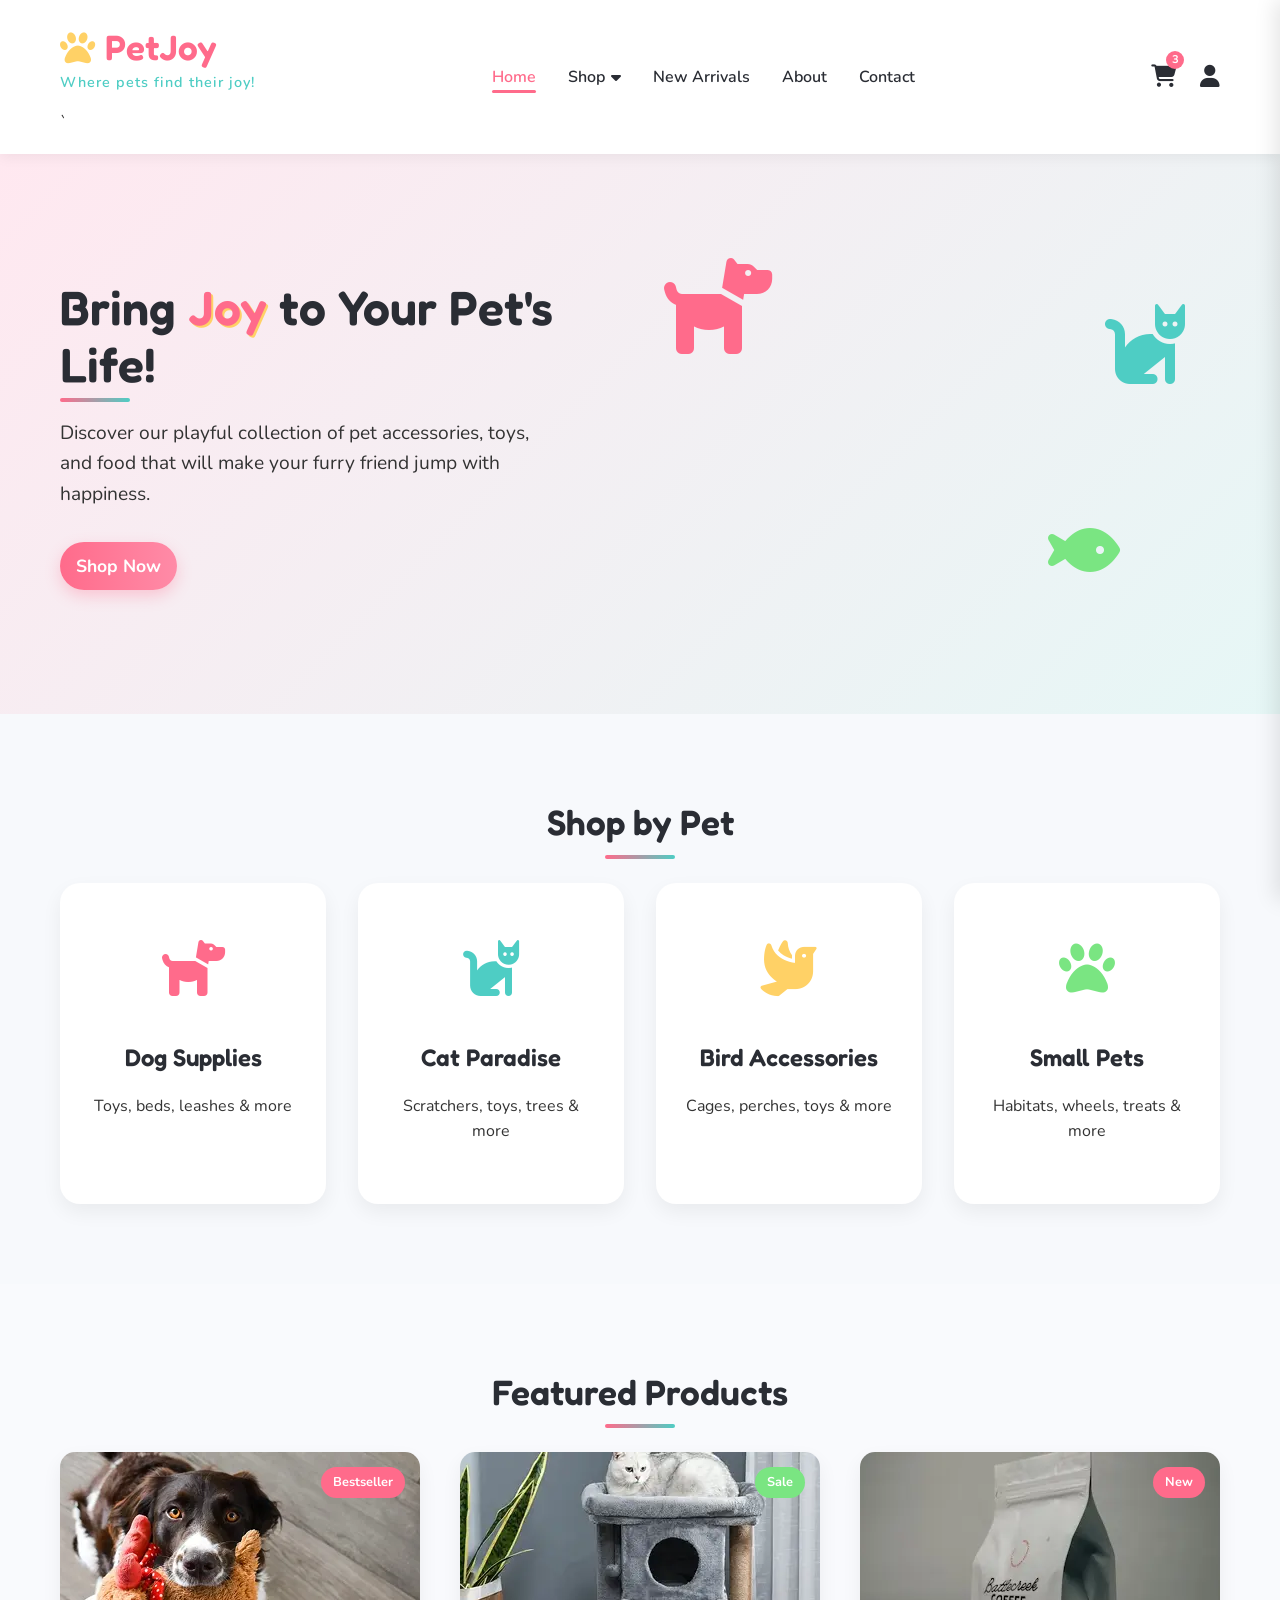
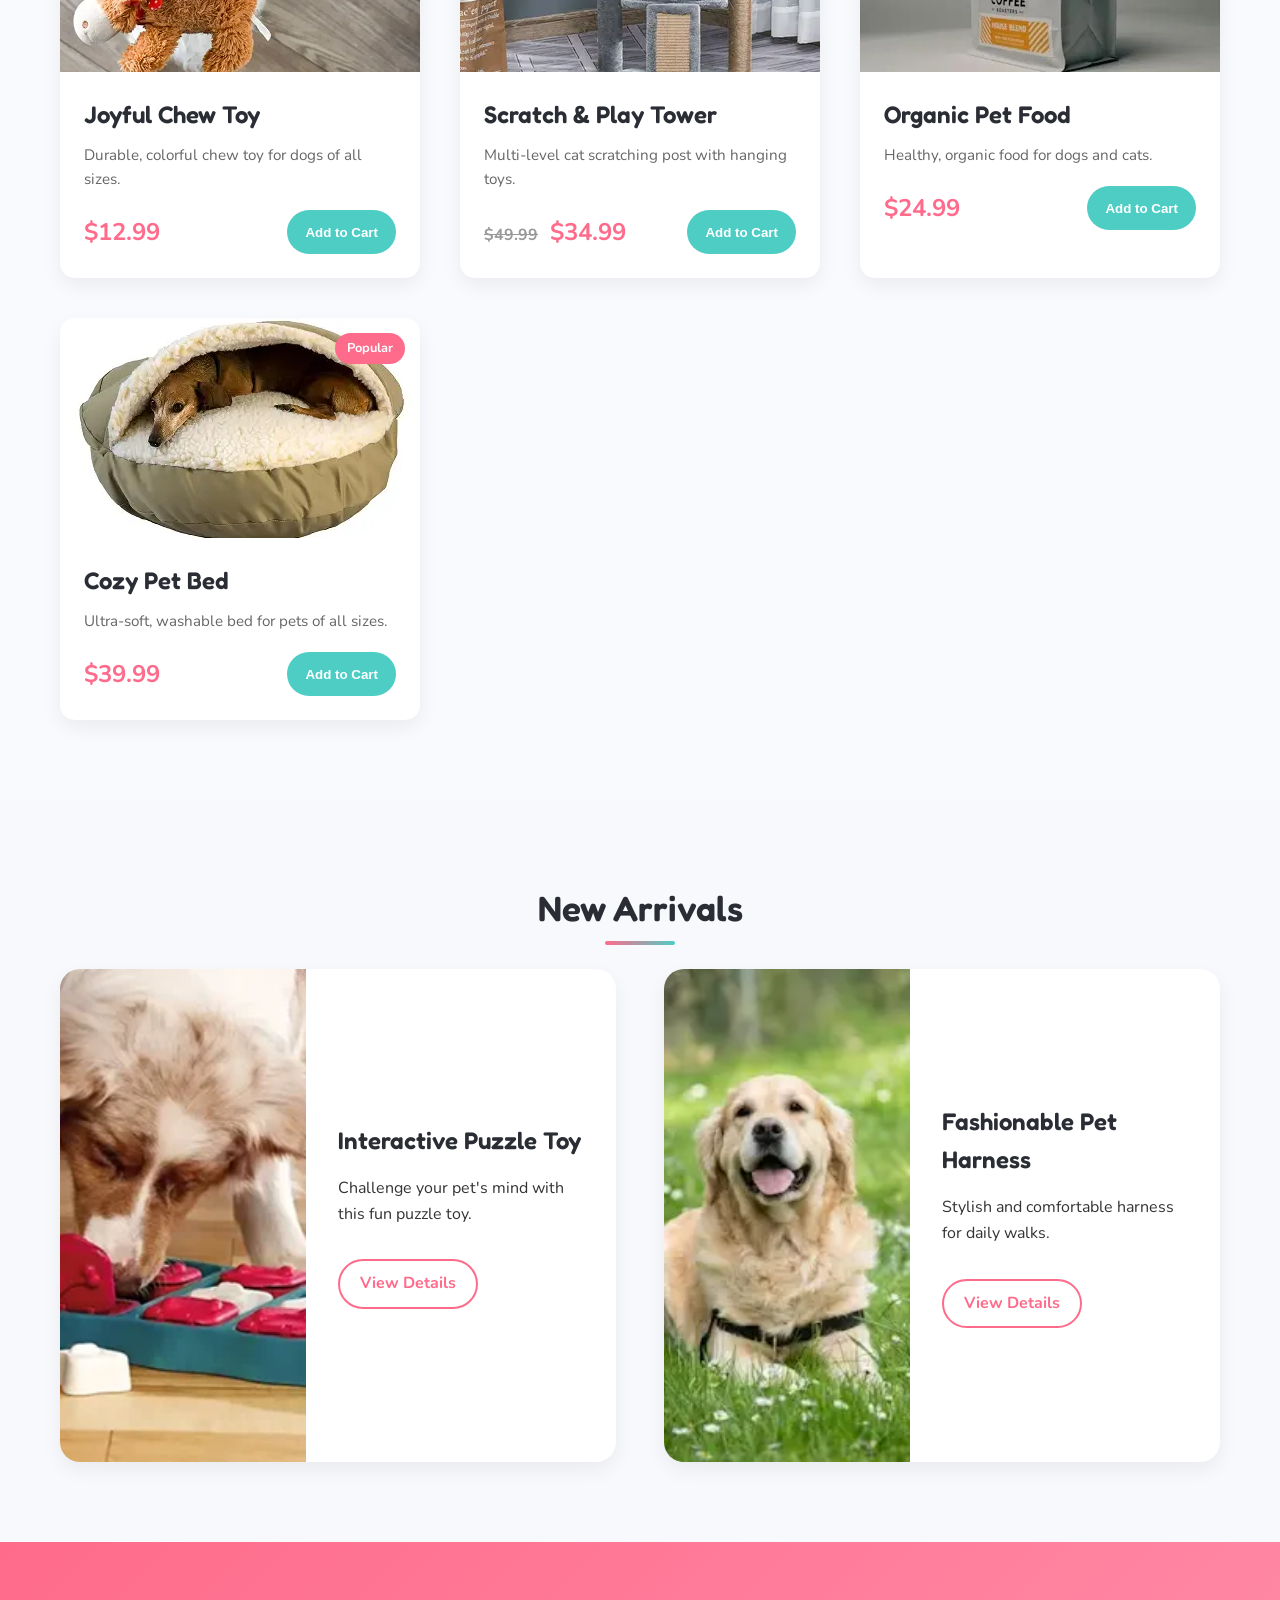
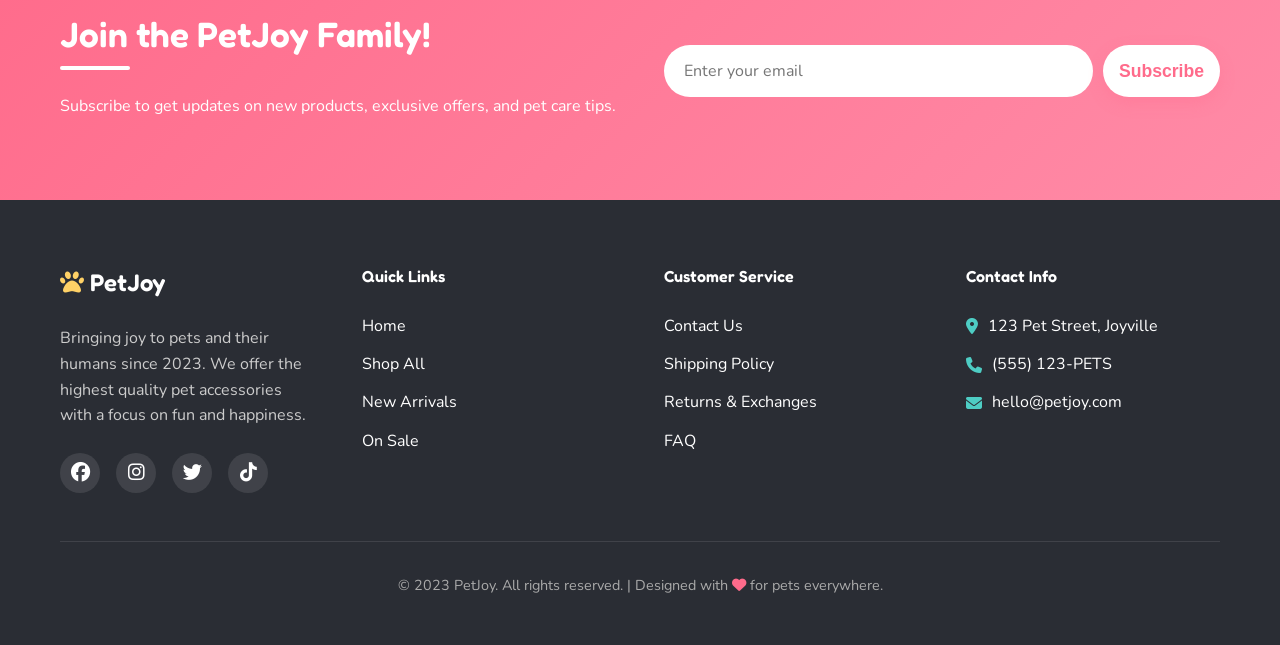
==== index.html @ 67fa9781 "first commit" ====
<!DOCTYPE html>
<html lang="en">
  <head>
    <meta charset="UTF-8" />
    <meta name="viewport" content="width=device-width, initial-scale=1.0" />
    <title>PetJoy - Joyful Pet Accessories</title>
    <link rel="stylesheet" href="Asset/style/style.css" />
    <link rel="preconnect" href="https://fonts.googleapis.com" />
    <link rel="preconnect" href="https://fonts.gstatic.com" crossorigin />
    <link
      href="https://fonts.googleapis.com/css2?family=Fredoka:wght@400;500;600&family=Nunito:wght@300;400;700&display=swap"
      rel="stylesheet"
    />
    <link
      rel="stylesheet"
      href="https://cdnjs.cloudflare.com/ajax/libs/font-awesome/6.4.0/css/all.min.css"
    />
    <link
      rel="icon"
      type="image/x-icon"
      href="data:image/svg+xml,<svg xmlns=%22http://www.w3.org/2000/svg%22 viewBox=%220 0 100 100%22><text y=%22.9em%22 font-size=%2290%22>🐾</text></svg>"
    />
  </head>
  <body>
    <!-- Header & Navigation -->
    <header class="main-header">
      <div class="container">
        <div class="header-content">
          <div class="logo">
            <h1><i class="fas fa-paw"></i> PetJoy</h1>
            <p class="tagline">Where pets find their joy!</p>
            `
          </div>

          <nav class="main-nav">
            <ul>
              <li><a href="#" class="active">Home</a></li>
              <li class="nav-item dropdown">
                <a href="#shop" class="dropdown-toggle"
                  >Shop <i class="fas fa-caret-down"></i
                ></a>
                <ul class="dropdown-menu">
                  <li><a href="dog-pet.html">Dog Supplies</a></li>
                  <li><a href="cat-pet.html">Cat Paradise</a></li>
                  <li><a href="bird-pet.html">Bird Accessories</a></li>
                  <li><a href="small-pet.html">Small Pets</a></li>
                </ul>
              </li>
              <li><a href="#new">New Arrivals</a></li>
              <li><a href="about.html">About</a></li>
              <li><a href="contact.html">Contact</a></li>
            </ul>
          </nav>

          <button class="nav-toggle" aria-label="Toggle menu">
            <span></span>
          </button>

          <div class="header-icons">
            <div class="cart-icon">
              <i class="fas fa-shopping-cart"></i>
              <span class="cart-count">3</span>
            </div>
            <div class="user-icon">
              <i class="fas fa-user"></i>
            </div>
          </div>
        </div>
      </div>
    </header>

    <!-- Hero Section -->
    <section class="hero" id="home">
      <div class="container">
        <div class="hero-content">
          <div class="hero-text">
            <h2>
              Bring <span class="highlight">Joy</span> to Your Pet's Life!
            </h2>
            <p>
              Discover our playful collection of pet accessories, toys, and food
              that will make your furry friend jump with happiness.
            </p>
            <a href="#shop" class="btn">Shop Now</a>
          </div>
          <div class="hero-image">
            <div class="floating-pet">
              <i class="fas fa-dog"></i>
            </div>
            <div class="floating-pet cat">
              <i class="fas fa-cat"></i>
            </div>
            <div class="floating-pet fish">
              <i class="fas fa-fish"></i>
            </div>
          </div>
        </div>
      </div>
    </section>

    <!-- Featured Categories -->
    <section class="categories">
      <div class="container">
        <h2 class="section-title">Shop by Pet</h2>
        <div class="category-grid">
          <div class="category-card dog">
            <a href="dog-pet.html">
              <div class="category-icon">
                <i class="fas fa-dog"></i>
              </div>
              <h3>Dog Supplies</h3>
              <p>Toys, beds, leashes & more</p>
            </a>
          </div>
          <div class="category-card cat">
            <a href="cat-pet.html">
              <div class="category-icon">
                <i class="fas fa-cat"></i>
              </div>
              <h3>Cat Paradise</h3>
              <p>Scratchers, toys, trees & more</p>
            </a>
          </div>
          <div class="category-card bird">
            <a href="bird-pet.html">
              <div class="category-icon">
                <i class="fas fa-dove"></i>
              </div>
              <h3>Bird Accessories</h3>
              <p>Cages, perches, toys & more</p>
            </a>
          </div>
          <div class="category-card small">
            <a href="small-pet.html">
              <div class="category-icon">
                <i class="fas fa-paw"></i>
              </div>
              <h3>Small Pets</h3>
              <p>Habitats, wheels, treats & more</p>
            </a>
          </div>
        </div>
      </div>
    </section>

    <!-- Featured Products -->
    <section class="products" id="shop">
      <div class="container">
        <h2 class="section-title">Featured Products</h2>
        <div class="product-grid">
          <!-- Product 1 -->
          <div class="product-card">
            <div class="product-image">
              <img
                src="Asset/image/home-page/hp-001.webp"
                alt="Colorful Pet Toy"
              />
              <span class="product-badge">Bestseller</span>
            </div>
            <div class="product-info">
              <h3>Joyful Chew Toy</h3>
              <p>Durable, colorful chew toy for dogs of all sizes.</p>
              <div class="product-footer">
                <span class="price">$12.99</span>
                <button class="add-to-cart">Add to Cart</button>
              </div>
            </div>
          </div>

          <!-- Product 2 -->
          <div class="product-card">
            <div class="product-image">
              <img
                src="Asset/image/home-page/hp-002.webp"
                alt="Cat Scratching Post"
              />
              <span class="product-badge sale">Sale</span>
            </div>
            <div class="product-info">
              <h3>Scratch & Play Tower</h3>
              <p>Multi-level cat scratching post with hanging toys.</p>
              <div class="product-footer">
                <span class="price"><s>$49.99</s> $34.99</span>
                <button class="add-to-cart">Add to Cart</button>
              </div>
            </div>
          </div>

          <!-- Product 3 -->
          <div class="product-card">
            <div class="product-image">
              <img src="Asset/image/home-page/hp-003.webp" alt="Pet Food" />
              <span class="product-badge">New</span>
            </div>
            <div class="product-info">
              <h3>Organic Pet Food</h3>
              <p>Healthy, organic food for dogs and cats.</p>
              <div class="product-footer">
                <span class="price">$24.99</span>
                <button class="add-to-cart">Add to Cart</button>
              </div>
            </div>
          </div>

          <!-- Product 4 -->
          <div class="product-card">
            <div class="product-image">
              <img src="Asset/image/home-page/hp-004.webp" alt="Pet Bed" />
              <span class="product-badge">Popular</span>
            </div>
            <div class="product-info">
              <h3>Cozy Pet Bed</h3>
              <p>Ultra-soft, washable bed for pets of all sizes.</p>
              <div class="product-footer">
                <span class="price">$39.99</span>
                <button class="add-to-cart">Add to Cart</button>
              </div>
            </div>
          </div>
        </div>
      </div>
    </section>

    <!-- New Arrivals -->
    <section class="new-arrivals" id="new">
      <div class="container">
        <h2 class="section-title">New Arrivals</h2>
        <div class="arrival-grid">
          <div class="arrival-item">
            <div class="arrival-image">
              <img
                src="Asset/image/home-page/hp-005.webp"
                alt="Interactive Pet Toy"
              />
            </div>
            <div class="arrival-info">
              <h3>Interactive Puzzle Toy</h3>
              <p>Challenge your pet's mind with this fun puzzle toy.</p>
              <a href="#" class="arrival-btn">View Details</a>
            </div>
          </div>

          <div class="arrival-item">
            <div class="arrival-image">
              <img src="Asset/image/home-page/hp-006.webp" alt="Pet Fashion" />
            </div>
            <div class="arrival-info">
              <h3>Fashionable Pet Harness</h3>
              <p>Stylish and comfortable harness for daily walks.</p>
              <a href="#" class="arrival-btn">View Details</a>
            </div>
          </div>
        </div>
      </div>
    </section>

    <!-- Newsletter -->
    <section class="newsletter">
      <div class="container">
        <div class="newsletter-content">
          <div class="newsletter-text">
            <h2>Join the PetJoy Family!</h2>
            <p>
              Subscribe to get updates on new products, exclusive offers, and
              pet care tips.
            </p>
          </div>
          <div class="newsletter-form">
            <input type="email" placeholder="Enter your email" />
            <button class="btn">Subscribe</button>
          </div>
        </div>
      </div>
    </section>

    <!-- Footer -->
    <footer class="main-footer">
      <div class="container">
        <div class="footer-grid">
          <div class="footer-col">
            <h3><i class="fas fa-paw"></i> PetJoy</h3>
            <p>
              Bringing joy to pets and their humans since 2023. We offer the
              highest quality pet accessories with a focus on fun and happiness.
            </p>
            <div class="social-icons">
              <a href="#"><i class="fab fa-facebook"></i></a>
              <a href="#"><i class="fab fa-instagram"></i></a>
              <a href="#"><i class="fab fa-twitter"></i></a>
              <a href="#"><i class="fab fa-tiktok"></i></a>
            </div>
          </div>

          <div class="footer-col">
            <h4>Quick Links</h4>
            <ul>
              <li><a href="#home">Home</a></li>
              <li><a href="#shop">Shop All</a></li>
              <li><a href="#new">New Arrivals</a></li>
              <li><a href="#sale">On Sale</a></li>
            </ul>
          </div>

          <div class="footer-col">
            <h4>Customer Service</h4>
            <ul>
              <li><a href="#">Contact Us</a></li>
              <li><a href="#">Shipping Policy</a></li>
              <li><a href="#">Returns & Exchanges</a></li>
              <li><a href="#">FAQ</a></li>
            </ul>
          </div>

          <div class="footer-col">
            <h4>Contact Info</h4>
            <ul class="contact-info">
              <li>
                <i class="fas fa-map-marker-alt"></i> 123 Pet Street, Joyville
              </li>
              <li><i class="fas fa-phone"></i> (555) 123-PETS</li>
              <li><i class="fas fa-envelope"></i> hello@petjoy.com</li>
            </ul>
          </div>
        </div>

        <div class="footer-bottom">
          <p>
            &copy; 2023 PetJoy. All rights reserved. | Designed with
            <i class="fas fa-heart"></i> for pets everywhere.
          </p>
        </div>
      </div>
    </footer>

    <!-- Shopping Cart Sidebar -->
    <div class="cart-sidebar">
      <div class="cart-header">
        <h3>Your Shopping Cart</h3>
        <button class="close-cart">&times;</button>
      </div>
      <div class="cart-items">
        <div class="cart-item">
          <img src="Asset/image/home-page/hp-001.webp" alt="Joyful Chew Toy" />
          <div class="cart-item-info">
            <h4>Joyful Chew Toy</h4>
            <p>1 x $12.99</p>
          </div>
        </div>
        <div class="cart-item">
          <img src="Asset/image/home-page/hp-003.webp" alt="Organic Pet Food" />
          <div class="cart-item-info">
            <h4>Organic Pet Food</h4>
            <p>2 x $24.99</p>
          </div>
        </div>
      </div>
      <div class="cart-total">
        <h4>Total: $62.97</h4>
        <button class="checkout-btn">Proceed to Checkout</button>
      </div>
    </div>

    <script>
      // Simple cart functionality
      document.addEventListener("DOMContentLoaded", function () {
        const cartIcon = document.querySelector(".cart-icon");
        const closeCart = document.querySelector(".close-cart");
        const cartSidebar = document.querySelector(".cart-sidebar");
        const addToCartButtons = document.querySelectorAll(".add-to-cart");
        const cartCount = document.querySelector(".cart-count");

        // Toggle cart sidebar
        cartIcon.addEventListener("click", function () {
          cartSidebar.style.right = "0";
        });

        closeCart.addEventListener("click", function () {
          cartSidebar.style.right = "-350px";
        });

        // Add to cart functionality
        addToCartButtons.forEach((button) => {
          button.addEventListener("click", function () {
            let currentCount = parseInt(cartCount.textContent);
            cartCount.textContent = currentCount + 1;
            cartCount.classList.add("animate-bounce");

            // Remove animation class after animation completes
            setTimeout(() => {
              cartCount.classList.remove("animate-bounce");
            }, 500);

            // Show cart sidebar when item is added
            cartSidebar.style.right = "0";
          });
        });

        // Smooth scrolling for navigation links (ignore dropdown toggle)
        document.querySelectorAll('a[href^="#"]').forEach((anchor) => {
          anchor.addEventListener("click", function (e) {
            // If this is the dropdown toggle, do not perform smooth-scroll here
            if (this.classList.contains("dropdown-toggle")) return;

            e.preventDefault();

            const targetId = this.getAttribute("href");
            if (targetId === "#") return;

            const targetElement = document.querySelector(targetId);
            if (targetElement) {
              window.scrollTo({
                top: targetElement.offsetTop - 80,
                behavior: "smooth",
              });
            }
          });
        });

        // Dropdown toggle behavior for Shop submenu
        const dropdownToggles = document.querySelectorAll(".dropdown-toggle");
        dropdownToggles.forEach((toggle) => {
          toggle.addEventListener("click", function (e) {
            e.preventDefault();
            const parent = this.closest(".nav-item");
            parent.classList.toggle("open");
          });
        });

        // Close dropdown when clicking outside or pressing Escape
        document.addEventListener("click", function (e) {
          const opened = document.querySelectorAll(".nav-item.open");
          opened.forEach((item) => {
            if (!item.contains(e.target)) item.classList.remove("open");
          });
        });

        document.addEventListener("keydown", function (e) {
          if (e.key === "Escape") {
            document
              .querySelectorAll(".nav-item.open")
              .forEach((item) => item.classList.remove("open"));
          }
        });

        // Active nav link on scroll
        window.addEventListener("scroll", function () {
          const sections = document.querySelectorAll("section");
          const navLinks = document.querySelectorAll(".main-nav a");

          let current = "";
          sections.forEach((section) => {
            const sectionTop = section.offsetTop;
            const sectionHeight = section.clientHeight;
            if (scrollY >= sectionTop - 100) {
              current = section.getAttribute("id");
            }
          });

          navLinks.forEach((link) => {
            link.classList.remove("active");
            if (link.getAttribute("href") === `#${current}`) {
              link.classList.add("active");
            }
          });
        });
      });
    </script>
    <script src="Asset/js/nav-toggle.js"></script>
  </body>
</html>
---- Asset/style/style.css ----
/* Reset and Base Styles */
* {
  margin: 0;
  padding: 0;
  box-sizing: border-box;
}

:root {
  /* Joyful Color Palette */
  --primary: #FF6B8B;
  --secondary: #4ECDC4;
  --accent: #FFD166;
  --accent2: #7AE582;
  --dark: #2A2D34;
  --light: #F7F9FC;
  --text: #333333;

  /* Playful Fonts */
  --heading-font: 'Fredoka', cursive;
  --body-font: 'Nunito', sans-serif;
}

body {
  font-family: var(--body-font);
  color: var(--text);
  background-color: var(--light);
  line-height: 1.6;
  overflow-x: hidden;
}

.container {
  width: 100%;
  max-width: 1200px;
  margin: 0 auto;
  padding: 0 20px;
}

/* Typography */
h1,
h2,
h3,
h4,
h5,
h6 {
  font-family: var(--heading-font);
  font-weight: 600;
  color: var(--dark);
  margin-bottom: 1rem;
}

h1 {
  font-size: 2.8rem;
  color: var(--primary);
}

h2 {
  font-size: 2.2rem;
  margin-bottom: 2rem;
  position: relative;
}

h2::after {
  content: '';
  position: absolute;
  bottom: -8px;
  left: 0;
  width: 70px;
  height: 4px;
  background: linear-gradient(to right, var(--primary), var(--secondary));
  border-radius: 2px;
}

h3 {
  font-size: 1.5rem;
}

p {
  margin-bottom: 1rem;
}

a {
  text-decoration: none;
  color: inherit;
  transition: all 0.3s ease;
}

/* Header */
.main-header {
  background-color: white;
  box-shadow: 0 4px 12px rgba(0, 0, 0, 0.05);
  position: sticky;
  top: 0;
  z-index: 100;
}

.header-content {
  display: flex;
  justify-content: space-between;
  align-items: center;
  padding: 1.2rem 0;
}

.logo h1 {
  font-size: 2.2rem;
  margin-bottom: 0;
  display: flex;
  align-items: center;
  gap: 10px;
}

.logo h1 i {
  color: var(--accent);
}

.tagline {
  font-size: 0.9rem;
  color: var(--secondary);
  font-weight: 600;
  letter-spacing: 1px;
  margin-top: -5px;
}

.main-nav ul {
  display: flex;
  list-style: none;
  gap: 2rem;
  align-items: center;
  /* ensure all nav items vertically centered */
}

/* Dropdown submenu for Shop */
.main-nav .nav-item {
  position: relative;
}

.main-nav .dropdown-toggle {
  display: inline-flex;
  align-items: center;
  gap: 6px;
}

.main-nav .dropdown-menu {
  display: none;
  position: absolute;
  top: calc(100% + 8px);
  left: 0;
  background: white;
  min-width: 200px;
  box-shadow: 0 8px 20px rgba(0, 0, 0, 0.08);
  border-radius: 8px;
  padding: 8px 0;
  z-index: 150;
}

.main-nav .dropdown-menu li {
  list-style: none;
}

.main-nav .dropdown-menu a {
  display: block;
  padding: 10px 16px;
  color: var(--dark);
  font-weight: 600;
}

.main-nav .dropdown-menu a:hover {
  background: var(--light);
  color: var(--primary);
}

.main-nav .nav-item.open>.dropdown-menu {
  display: block;
}

.main-nav a {
  display: inline-flex;
  align-items: center;
  font-weight: 600;
  color: var(--dark);
  padding: 8px 0;
  line-height: 1;
  position: relative;
}

.main-nav a:hover,
.main-nav a.active {
  color: var(--primary);
}

.main-nav a::after {
  content: '';
  position: absolute;
  bottom: 0;
  left: 0;
  width: 0;
  height: 3px;
  background-color: var(--primary);
  border-radius: 1.5px;
  transition: width 0.3s ease;
}

.main-nav a:hover::after,
.main-nav a.active::after {
  width: 100%;
}

.header-icons {
  display: flex;
  gap: 1.5rem;
  align-items: center;
}

.cart-icon,
.user-icon {
  font-size: 1.4rem;
  color: var(--dark);
  cursor: pointer;
  position: relative;
  transition: transform 0.3s ease;
}

.cart-icon:hover,
.user-icon:hover {
  transform: scale(1.1);
  color: var(--primary);
}

.cart-count {
  position: absolute;
  top: -8px;
  right: -8px;
  background-color: var(--primary);
  color: white;
  font-size: 0.7rem;
  width: 18px;
  height: 18px;
  border-radius: 50%;
  display: flex;
  justify-content: center;
  align-items: center;
  font-weight: bold;
}

.animate-bounce {
  animation: bounce 0.5s;
}

@keyframes bounce {

  0%,
  100% {
    transform: scale(1);
  }

  50% {
    transform: scale(1.3);
  }
}

/* Hero Section */
.hero {
  padding: 5rem 0;
  background: linear-gradient(135deg, #FFE8F0 0%, #E6F7F6 100%);
  position: relative;
  overflow: hidden;
}

.hero-content {
  display: flex;
  align-items: center;
  justify-content: space-between;
  gap: 3rem;
}

.hero-text {
  flex: 1;
}

.hero-text h2 {
  font-size: 3rem;
  margin-bottom: 1.5rem;
  line-height: 1.2;
}

.highlight {
  color: var(--primary);
  text-shadow: 2px 2px 0 var(--accent);
}

.hero-text p {
  font-size: 1.2rem;
  margin-bottom: 2rem;
  max-width: 500px;
}

.btn {
  display: inline-block;
  background: linear-gradient(to right, var(--primary), #FF8BA7);
  color: white;
  padding: 14px 32px;
  border-radius: 50px;
  font-weight: 700;
  font-size: 1.1rem;
  border: none;
  cursor: pointer;
  transition: all 0.3s ease;
  box-shadow: 0 6px 15px rgba(255, 107, 139, 0.3);
}

.btn:hover {
  transform: translateY(-3px);
  box-shadow: 0 10px 20px rgba(255, 107, 139, 0.4);
}

.hero-image {
  flex: 1;
  position: relative;
  height: 400px;
}

.floating-pet {
  position: absolute;
  font-size: 6rem;
  color: var(--primary);
  animation: float 6s ease-in-out infinite;
}

.floating-pet.cat {
  color: var(--secondary);
  top: 50px;
  right: 30px;
  animation-delay: 1s;
  font-size: 5rem;
}

.floating-pet.fish {
  color: var(--accent2);
  bottom: 30px;
  right: 100px;
  animation-delay: 2s;
  font-size: 4rem;
}

@keyframes float {

  0%,
  100% {
    transform: translateY(0);
  }

  50% {
    transform: translateY(-20px);
  }
}

/* Categories */
.categories {
  padding: 5rem 0;
}

.section-title {
  text-align: center;
}

.section-title::after {
  left: 50%;
  transform: translateX(-50%);
}

.category-grid {
  display: grid;
  grid-template-columns: repeat(auto-fit, minmax(250px, 1fr));
  gap: 2rem;
}

.category-card {
  background: white;
  border-radius: 20px;
  padding: 2.5rem 1.5rem;
  text-align: center;
  box-shadow: 0 8px 20px rgba(0, 0, 0, 0.06);
  transition: all 0.3s ease;
  cursor: pointer;
  border: 3px solid transparent;
}

.category-card:hover {
  transform: translateY(-10px);
  box-shadow: 0 15px 30px rgba(0, 0, 0, 0.1);
}

.category-card.dog:hover {
  border-color: var(--primary);
}

.category-card.cat:hover {
  border-color: var(--secondary);
}

.category-card.bird:hover {
  border-color: var(--accent);
}

.category-card.small:hover {
  border-color: var(--accent2);
}

.category-icon {
  font-size: 3.5rem;
  margin-bottom: 1.5rem;
}

.category-card.dog .category-icon {
  color: var(--primary);
}

.category-card.cat .category-icon {
  color: var(--secondary);
}

.category-card.bird .category-icon {
  color: var(--accent);
}

.category-card.small .category-icon {
  color: var(--accent2);
}

/* Products */
.products {
  padding: 5rem 0;
  background-color: #F9FAFD;
}

.product-grid {
  display: grid;
  grid-template-columns: repeat(auto-fill, minmax(280px, 1fr));
  gap: 2.5rem;
}

.product-card {
  background: white;
  border-radius: 15px;
  overflow: hidden;
  box-shadow: 0 8px 20px rgba(0, 0, 0, 0.06);
  transition: all 0.3s ease;
}

.product-card:hover {
  transform: translateY(-10px);
  box-shadow: 0 15px 30px rgba(0, 0, 0, 0.1);
}

.product-image {
  height: 220px;
  overflow: hidden;
  position: relative;
}

.product-image img {
  width: 100%;
  height: 100%;
  object-fit: cover;
  transition: transform 0.5s ease;
}

.product-card:hover .product-image img {
  transform: scale(1.05);
}

.product-badge {
  position: absolute;
  top: 15px;
  right: 15px;
  background-color: var(--primary);
  color: white;
  padding: 5px 12px;
  border-radius: 20px;
  font-size: 0.8rem;
  font-weight: 700;
}

.product-badge.sale {
  background-color: var(--accent2);
}

.product-info {
  padding: 1.5rem;
}

.product-info h3 {
  margin-bottom: 0.5rem;
}

.product-info p {
  color: #666;
  font-size: 0.95rem;
  margin-bottom: 1.2rem;
}

.product-footer {
  display: flex;
  justify-content: space-between;
  align-items: center;
}

/* Ensure product header (title + filter) aligns horizontally across pages */
.products-header {
  display: flex;
  justify-content: space-between;
  align-items: center;
  gap: 1rem;
  margin-bottom: 2.5rem;
  flex-wrap: wrap;
}

.products-header h2 {
  margin: 0;
  /* keep title vertically centered with filter */
}

/* Shared sort/filter styling used on product pages */
.sort-filter {
  display: flex;
  align-items: center;
}

.sort-filter select {
  padding: 10px 20px;
  border-radius: 50px;
  border: 2px solid #eee;
  font-family: var(--body-font);
  font-weight: 600;
  background-color: white;
  cursor: pointer;
  transition: all 0.3s ease;
}

.sort-filter select:focus {
  outline: none;
  border-color: var(--secondary);
}

.price {
  font-size: 1.5rem;
  font-weight: 700;
  color: var(--primary);
}

.price s {
  font-size: 1rem;
  color: #999;
  margin-right: 5px;
}

.add-to-cart {
  background-color: var(--secondary);
  color: white;
  border: none;
  padding: 10px 18px;
  border-radius: 50px;
  font-weight: 600;
  cursor: pointer;
  transition: all 0.3s ease;
}

.add-to-cart:hover {
  background-color: #3db8af;
  transform: scale(1.05);
}

/* New Arrivals */
.new-arrivals {
  padding: 5rem 0;
}

.arrival-grid {
  display: grid;
  grid-template-columns: repeat(auto-fit, minmax(300px, 1fr));
  gap: 3rem;
}

.arrival-item {
  display: flex;
  background: white;
  border-radius: 20px;
  overflow: hidden;
  box-shadow: 0 8px 20px rgba(0, 0, 0, 0.06);
}

.arrival-image {
  flex: 1;
  min-height: 250px;
}

.arrival-image img {
  width: 100%;
  height: 100%;
  object-fit: cover;
}

.arrival-info {
  flex: 1;
  padding: 2rem;
  display: flex;
  flex-direction: column;
  justify-content: center;
}

.arrival-btn {
  display: inline-block;
  margin-top: 1rem;
  color: var(--primary);
  font-weight: 700;
  border: 2px solid var(--primary);
  padding: 10px 20px;
  border-radius: 50px;
  width: fit-content;
  transition: all 0.3s ease;
}

.arrival-btn:hover {
  background-color: var(--primary);
  color: white;
}

/* Newsletter */
.newsletter {
  padding: 4rem 0;
  background: linear-gradient(135deg, var(--primary) 0%, #FF8BA7 100%);
  color: white;
}

.newsletter h2 {
  color: white;
}

.newsletter h2::after {
  background: white;
}

.newsletter-content {
  display: flex;
  justify-content: space-between;
  align-items: center;
  gap: 3rem;
}

.newsletter-text {
  flex: 1;
}

.newsletter-form {
  flex: 1;
  display: flex;
  gap: 10px;
}

.newsletter-form input {
  flex: 1;
  padding: 15px 20px;
  border-radius: 50px;
  border: none;
  font-size: 1rem;
  font-family: var(--body-font);
}

.newsletter-form .btn {
  background: white;
  color: var(--primary);
}

.newsletter-form .btn:hover {
  background: var(--light);
}

/* Prevent glow/transform for buttons marked as simple (e.g., phone link) */
.newsletter .contact-btn.simple:hover {
  transform: none !important;
  box-shadow: none !important;
  text-shadow: none !important;
  filter: none !important;
  background-color: inherit !important;
  color: inherit !important;
}

/* Keep simple contact buttons white by default */
.newsletter .contact-btn.simple {
  background: white !important;
  color: var(--primary) !important;
  border: 2px solid rgba(0, 0, 0, 0.04) !important;
}

/* Footer */
.main-footer {
  background-color: var(--dark);
  color: white;
  padding: 4rem 0 2rem;
}

.footer-grid {
  display: grid;
  grid-template-columns: repeat(auto-fit, minmax(200px, 1fr));
  gap: 3rem;
  margin-bottom: 3rem;
}

.footer-col h3,
.footer-col h4 {
  color: white;
  margin-bottom: 1.5rem;
}

.footer-col h3 i {
  color: var(--accent);
}

.footer-col p {
  color: #ccc;
  margin-bottom: 1.5rem;
}

.footer-col ul {
  list-style: none;
}

.footer-col ul li {
  margin-bottom: 0.8rem;
}

.footer-col ul li a:hover {
  color: var(--accent);
  padding-left: 5px;
}

.contact-info li {
  display: flex;
  align-items: center;
  gap: 10px;
}

.contact-info i {
  color: var(--secondary);
}

.social-icons {
  display: flex;
  gap: 1rem;
  margin-top: 1.5rem;
}

.social-icons a {
  display: flex;
  justify-content: center;
  align-items: center;
  width: 40px;
  height: 40px;
  background-color: rgba(255, 255, 255, 0.1);
  border-radius: 50%;
  font-size: 1.2rem;
  transition: all 0.3s ease;
}

.social-icons a:hover {
  background-color: var(--primary);
  transform: translateY(-3px);
}

.footer-bottom {
  text-align: center;
  padding-top: 2rem;
  border-top: 1px solid rgba(255, 255, 255, 0.1);
  color: #aaa;
  font-size: 0.9rem;
}

.footer-bottom i {
  color: var(--primary);
}

/* Cart Sidebar */
.cart-sidebar {
  position: fixed;
  top: 0;
  right: -350px;
  width: 350px;
  height: 100vh;
  background-color: white;
  box-shadow: -5px 0 20px rgba(0, 0, 0, 0.1);
  z-index: 1000;
  transition: right 0.4s ease;
  display: flex;
  flex-direction: column;
}

.cart-header {
  display: flex;
  justify-content: space-between;
  align-items: center;
  padding: 1.5rem;
  border-bottom: 1px solid #eee;
}

.close-cart {
  background: none;
  border: none;
  font-size: 2rem;
  cursor: pointer;
  color: var(--dark);
  transition: color 0.3s ease;
}

.close-cart:hover {
  color: var(--primary);
}

.cart-items {
  flex: 1;
  padding: 1.5rem;
  overflow-y: auto;
}

.cart-item {
  display: flex;
  align-items: center;
  gap: 1rem;
  margin-bottom: 1.5rem;
  padding-bottom: 1.5rem;
  border-bottom: 1px solid #f0f0f0;
}

.cart-item img {
  width: 70px;
  height: 70px;
  object-fit: cover;
  border-radius: 10px;
}

.cart-item-info h4 {
  margin-bottom: 5px;
  font-size: 1rem;
}

/* Cart controls (quantity, remove, summary) */
.cart-item-quantity {
  display: flex;
  align-items: center;
  margin-top: 8px;
}

.qty-btn {
  width: 25px;
  height: 25px;
  background-color: #f0f0f0;
  border: none;
  border-radius: 50%;
  display: flex;
  justify-content: center;
  align-items: center;
  cursor: pointer;
  font-weight: bold;
  transition: background-color 0.2s ease;
}

.qty-btn:hover {
  background-color: #e0e0e0;
}

.qty {
  margin: 0 10px;
  font-weight: 600;
  min-width: 20px;
  text-align: center;
}

.remove-item {
  background: none;
  border: none;
  color: #999;
  cursor: pointer;
  font-size: 1.2rem;
  transition: color 0.2s ease;
}

.remove-item:hover {
  color: var(--primary);
}

.cart-summary {
  padding: 1.5rem;
  border-top: 1px solid #eee;
}

.cart-subtotal,
.cart-shipping {
  display: flex;
  justify-content: space-between;
  margin-bottom: 10px;
  color: #666;
}

.cart-total {
  display: flex;
  justify-content: space-between;
  margin-top: 1rem;
  padding-top: 1rem;
  border-top: 1px solid #eee;
}

.continue-shopping {
  display: block;
  text-align: center;
  margin-top: 1rem;
  color: var(--primary);
  font-weight: 600;
}

.continue-shopping:hover {
  text-decoration: underline;
}

.cart-total {
  padding: 1.5rem;
  border-top: 1px solid #eee;
}

.checkout-btn {
  width: 100%;
  padding: 15px;
  background-color: var(--primary);
  color: white;
  border: none;
  border-radius: 10px;
  font-weight: 700;
  font-size: 1rem;
  cursor: pointer;
  transition: background-color 0.3s ease;
  margin-top: 1rem;
}

.checkout-btn:hover {
  background-color: #ff5573;
}

/* Responsive Design */
@media (max-width: 992px) {
  .hero-content {
    flex-direction: column;
    text-align: center;
  }

  .hero-text p {
    margin: 0 auto 2rem;
  }

  .newsletter-content {
    flex-direction: column;
    text-align: center;
  }

  .newsletter-form {
    width: 100%;
  }

  h1 {
    font-size: 2.4rem;
  }

  h2 {
    font-size: 2rem;
  }
}

@media (max-width: 768px) {
  .header-content {
    flex-direction: column;
    gap: 1rem;
  }

  .main-nav ul {
    gap: 1rem;
  }

  .arrival-item {
    flex-direction: column;
  }

  .hero-text h2 {
    font-size: 2.2rem;
  }

  .cart-sidebar {
    width: 100%;
    right: -100%;
  }
}

@media (max-width: 576px) {

  .category-grid,
  .product-grid,
  .arrival-grid,
  .footer-grid {
    grid-template-columns: 1fr;
  }

  .hero {
    padding: 3rem 0;
  }

  .hero-text h2 {
    font-size: 1.8rem;
  }

  .floating-pet {
    font-size: 4rem;
  }

  .floating-pet.cat {
    font-size: 3rem;
  }

  .floating-pet.fish {
    font-size: 2.5rem;
  }
}

/* Additional responsive improvements (site-wide) */

/* Make images fluid */
img,
picture,
video,
svg {
  max-width: 100%;
  height: auto;
  display: block;
}

/* Slightly larger tap targets on mobile */
button,
.btn,
.contact-btn {
  min-height: 44px;
  padding: 10px 16px;
}

/* Header / navigation adjustments */
@media (max-width: 768px) {
  .header-content {
    flex-direction: column;
    align-items: stretch;
    gap: 0.5rem;
  }

  .logo {
    display: flex;
    justify-content: space-between;
    align-items: center;
  }

  .main-nav ul {
    flex-direction: column;
    gap: 0.5rem;
    align-items: center;
    width: 100%;
  }

  .main-nav a {
    padding: 10px 0;
    width: 100%;
    text-align: center;
  }

  .header-icons {
    justify-content: center;
    gap: 1rem;
  }
}

/* Hamburger / mobile nav overlay */
.nav-toggle {
  display: none;
  background: none;
  border: none;
  width: 44px;
  height: 44px;
  align-items: center;
  justify-content: center;
  cursor: pointer;
}

.nav-toggle span,
.nav-toggle span::before,
.nav-toggle span::after {
  display: block;
  background: var(--dark);
  height: 2px;
  width: 22px;
  border-radius: 2px;
  position: relative;
}

.nav-toggle span::before,
.nav-toggle span::after {
  content: '';
  position: absolute;
  left: 0;
}

.nav-toggle span::before {
  top: -7px;
}

.nav-toggle span::after {
  top: 7px;
}

@media (max-width: 768px) {
  .nav-toggle {
    display: flex;
  }

  /* Hide inline nav, we'll show centered overlay when open */
  .main-nav {
    position: relative;
  }

  .main-nav ul {
    display: none;
  }

  body.nav-open .main-nav ul {
    display: flex;
    position: fixed;
    inset: 0;
    background: rgba(255, 255, 255, 0.98);
    z-index: 1200;
    flex-direction: column;
    justify-content: center;
    align-items: center;
    gap: 1.25rem;
  }

  body.nav-open .main-nav a {
    font-size: 1.25rem;
    padding: 12px 24px;
    display: inline-block;
  }

  /* Slightly dim page behind overlay */
  body.nav-open::before {
    content: '';
    position: fixed;
    inset: 0;
    background: rgba(0, 0, 0, 0.18);
    z-index: 1100;
  }

  /* animate toggle to X */
  body.nav-open .nav-toggle span {
    background: transparent;
  }

  body.nav-open .nav-toggle span::before {
    transform: rotate(45deg) translate(5px, 5px);
  }

  body.nav-open .nav-toggle span::after {
    transform: rotate(-45deg) translate(5px, -5px);
  }
}

/* Stack hero content for page-specific hero classes */
@media (max-width: 992px) {

  .dog-hero-content,
  .cat-hero-content,
  .bird-hero-content,
  .small-hero-content,
  .about-hero-content {
    flex-direction: column;
    text-align: center;
    gap: 1.5rem;
  }

  .dog-hero-image,
  .cat-hero-image,
  .bird-hero-image,
  .small-hero-image,
  .about-hero-image {
    margin: 0 auto;
  }
}

/* Product and generic grids */
@media (max-width: 992px) {

  .dog-products-grid,
  .cat-products-grid,
  .bird-products-grid,
  .small-products-grid,
  .guide-grid,
  .team-grid,
  .testimonials-grid,
  .bundle-cards,
  .impact-stats {
    grid-template-columns: repeat(2, 1fr);
    gap: 1.25rem;
  }
}

@media (max-width: 576px) {

  .dog-products-grid,
  .cat-products-grid,
  .bird-products-grid,
  .small-products-grid,
  .guide-grid,
  .team-grid,
  .testimonials-grid,
  .bundle-cards,
  .impact-stats {
    grid-template-columns: 1fr;
    gap: 1rem;
  }

  .container {
    padding: 0 14px;
  }

  h1 {
    font-size: 1.8rem;
  }

  h2 {
    font-size: 1.4rem;
  }
}

/* Footer stacking */
@media (max-width: 768px) {
  .footer-grid {
    grid-template-columns: 1fr;
  }
}

/* Ensure modals and quick-view scale on mobile */
.modal-content,
.cat-modal-content,
.small-modal-content {
  width: 100%;
  max-width: 100%;
  border-radius: 12px;
  padding: 1rem;
}

/* Improve accessibility: increase focus outline contrast */
a:focus,
button:focus,
input:focus,
select:focus {
  outline: 3px solid rgba(255, 107, 139, 0.25);
  outline-offset: 2px;
}
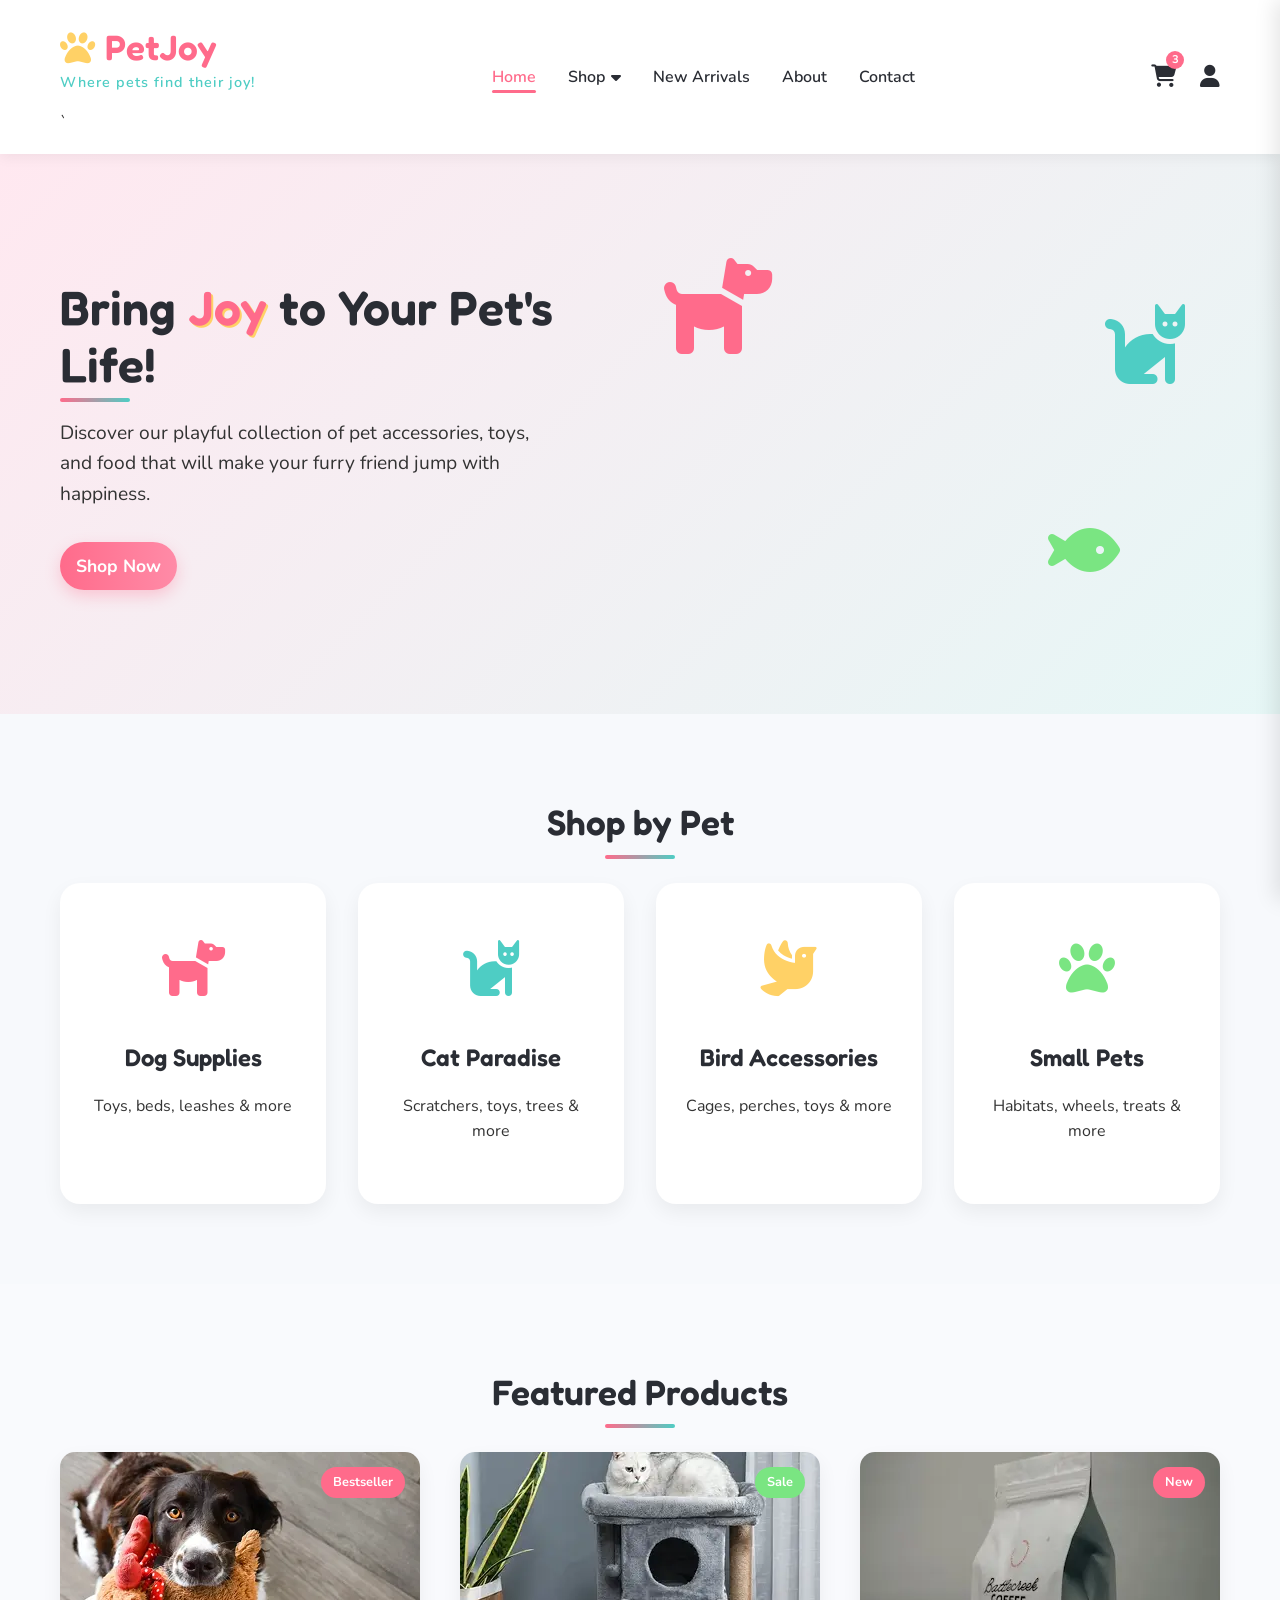
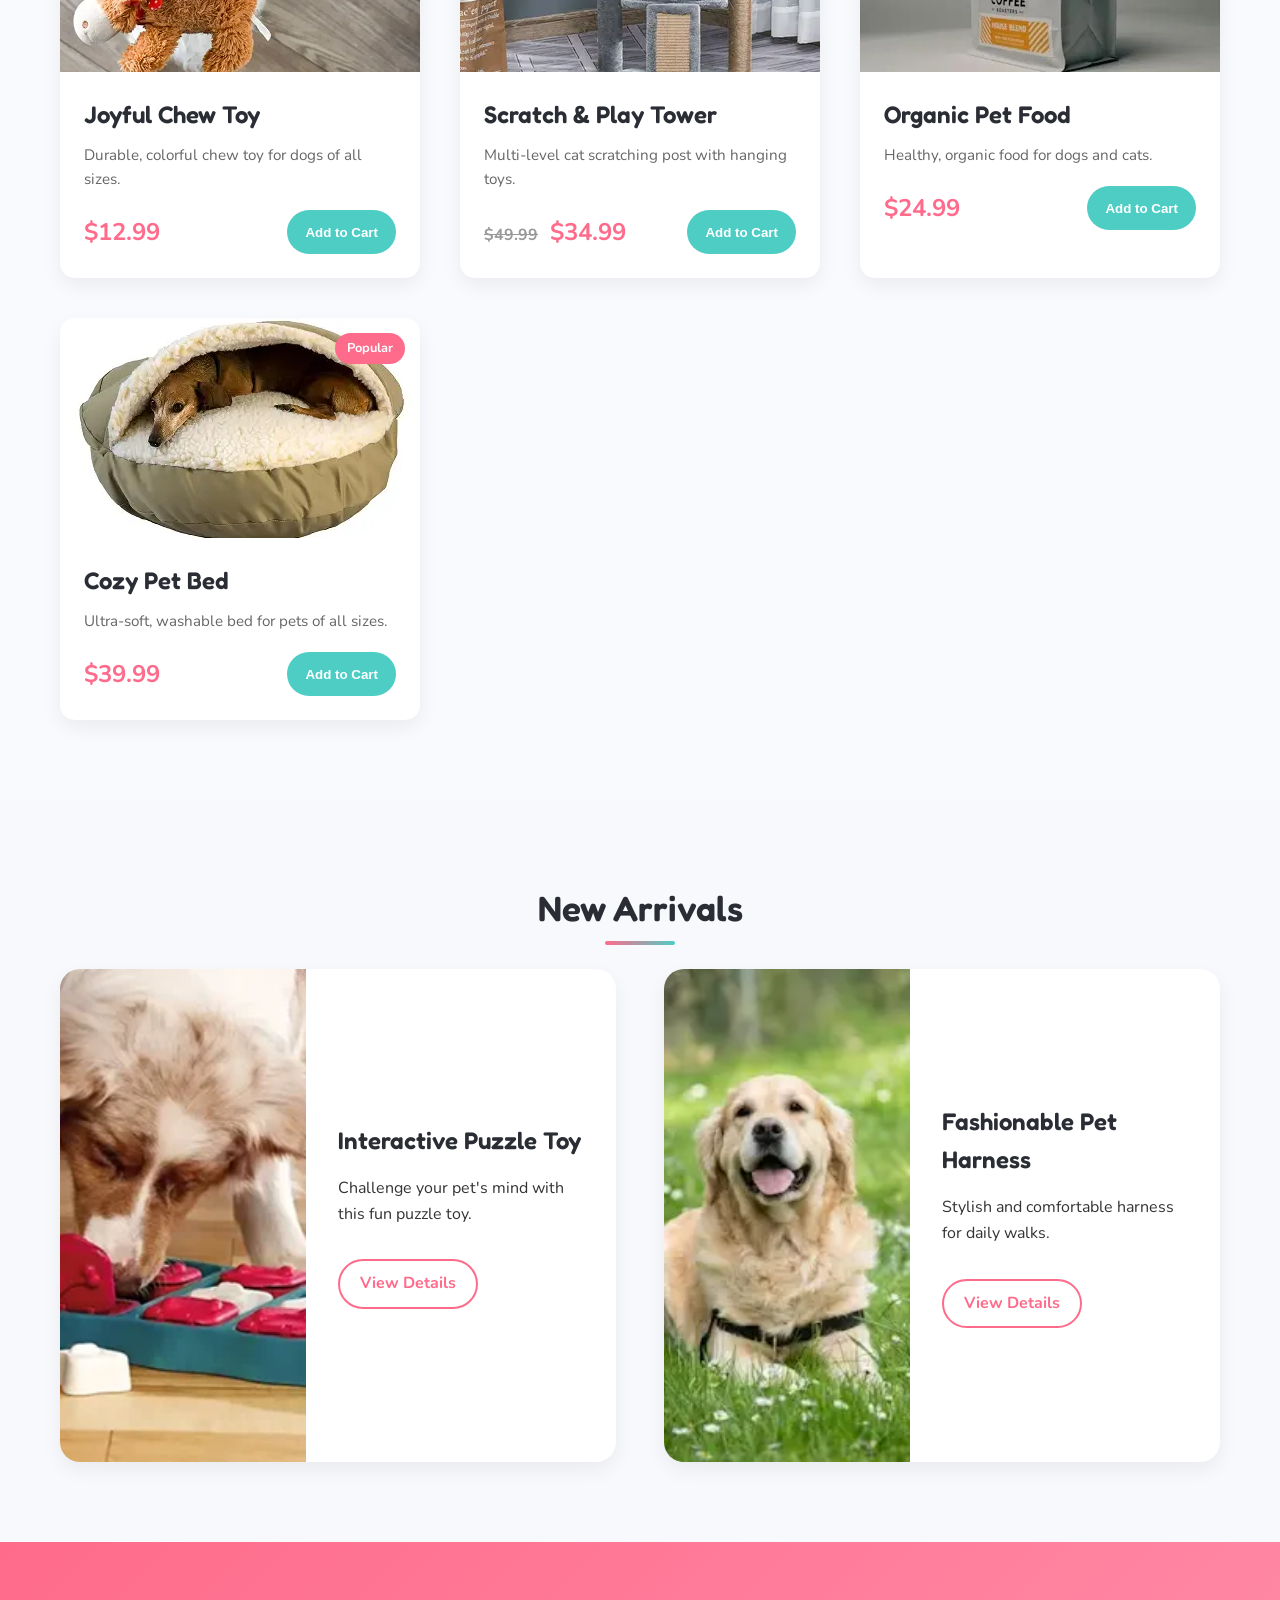
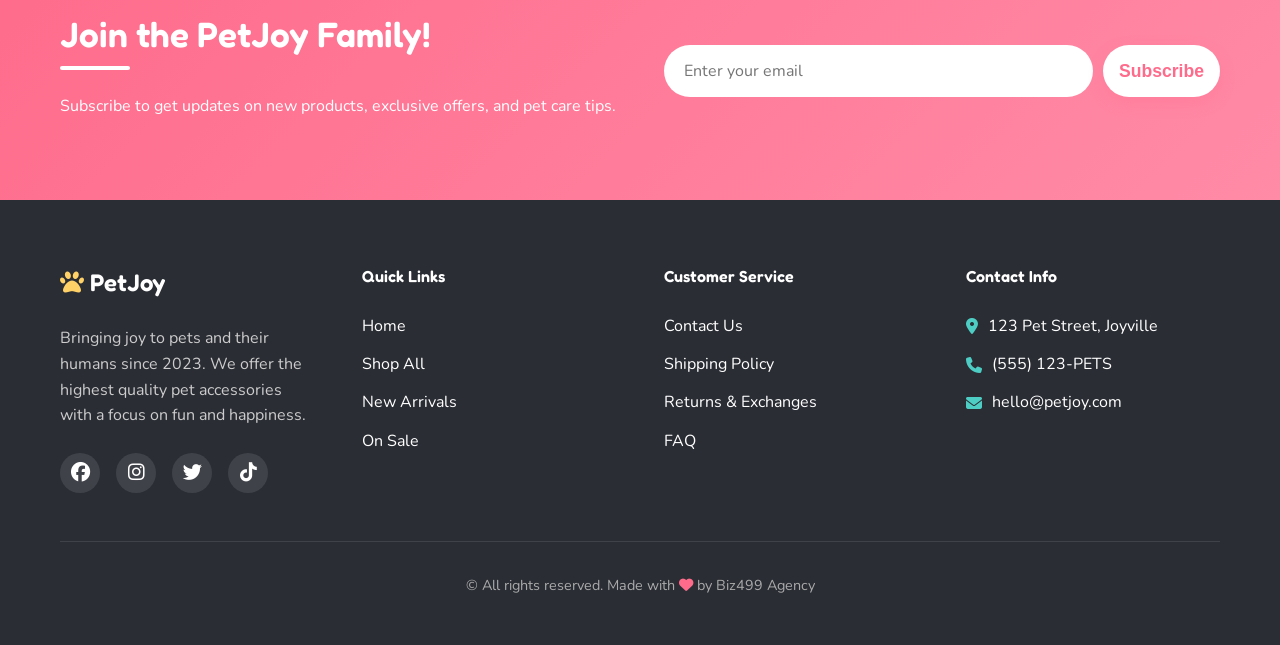
==== commit 64e0b102: "footer" ====
--- a/index.html
+++ b/index.html
@@ -324,10 +324,11 @@
         </div>
 
         <div class="footer-bottom">
-          <p>
-            &copy; 2023 PetJoy. All rights reserved. | Designed with
-            <i class="fas fa-heart"></i> for pets everywhere.
-          </p>
+         <p>
+            &copy; All rights reserved. 
+            Made with <i class="fas fa-heart"></i> by 
+            <a href="https://biz499.com" target="_blank">Biz499 Agency</a>
+         </p>
         </div>
       </div>
     </footer>
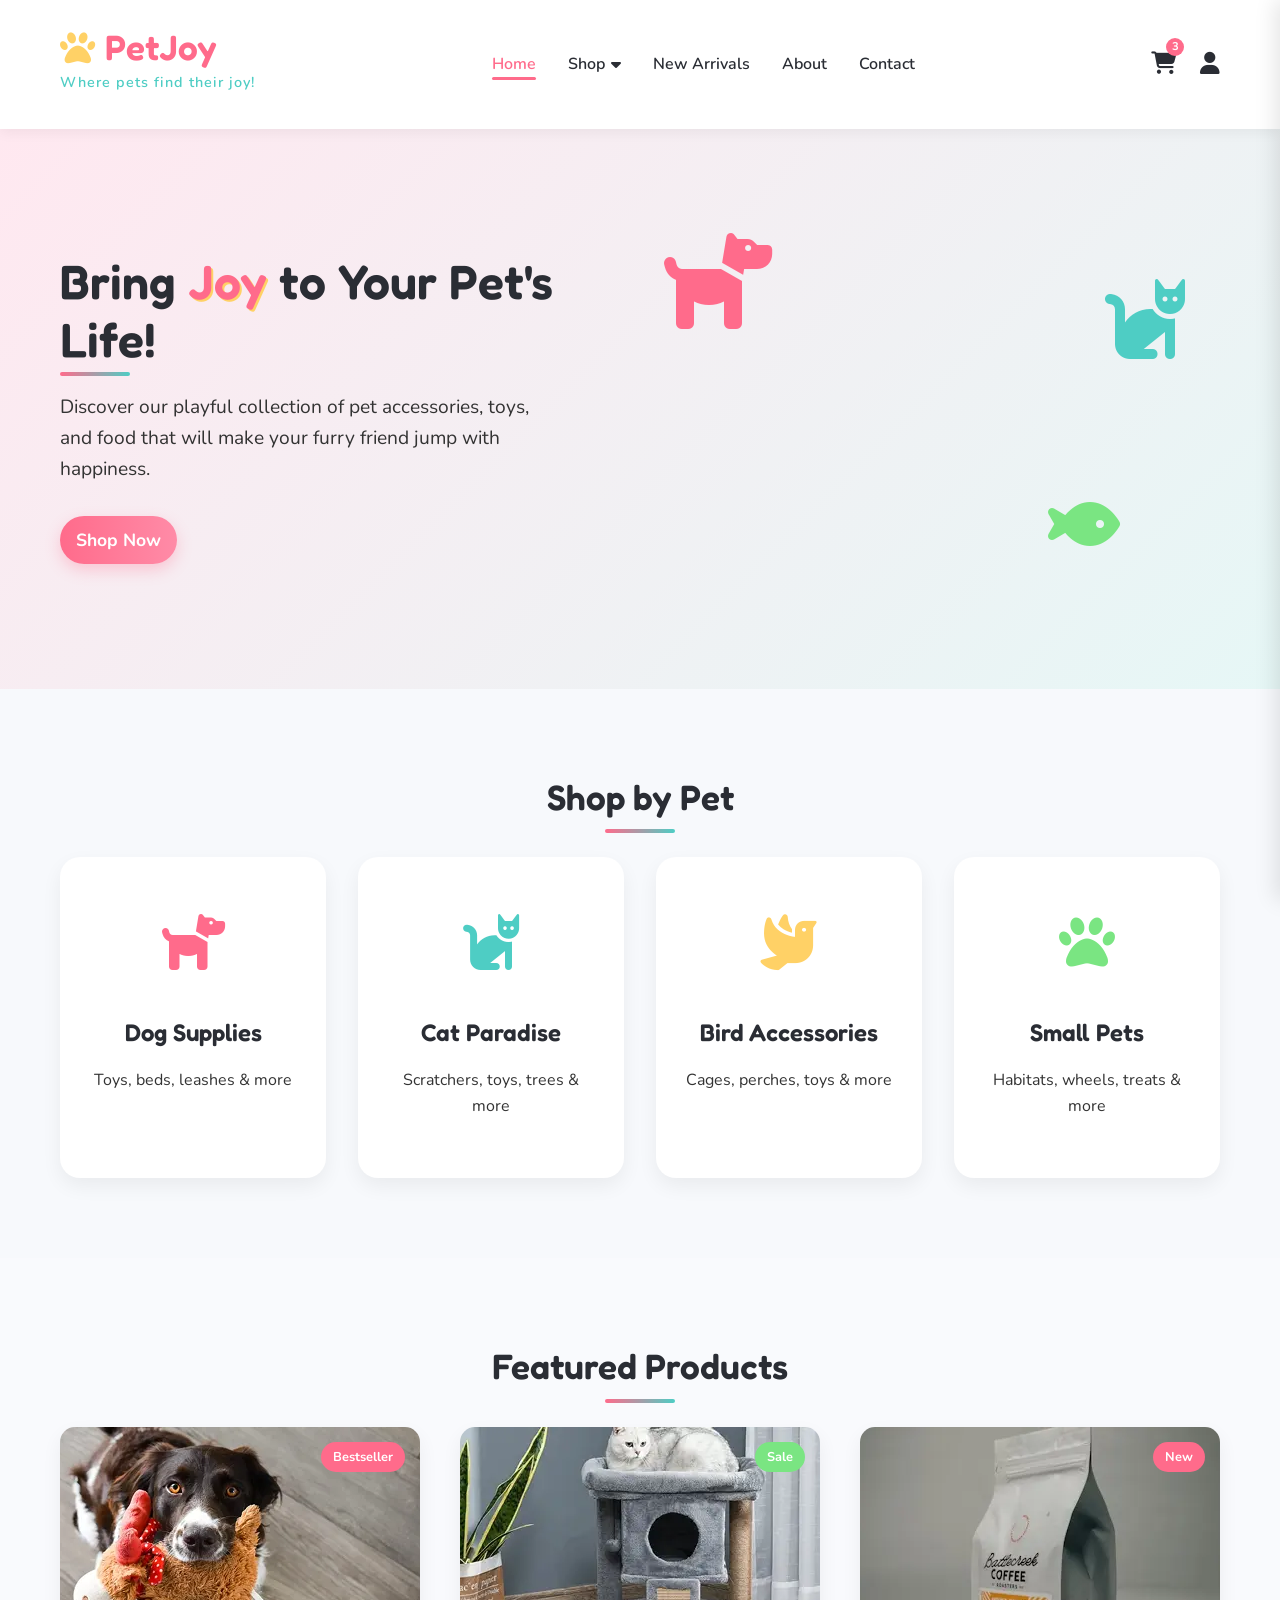
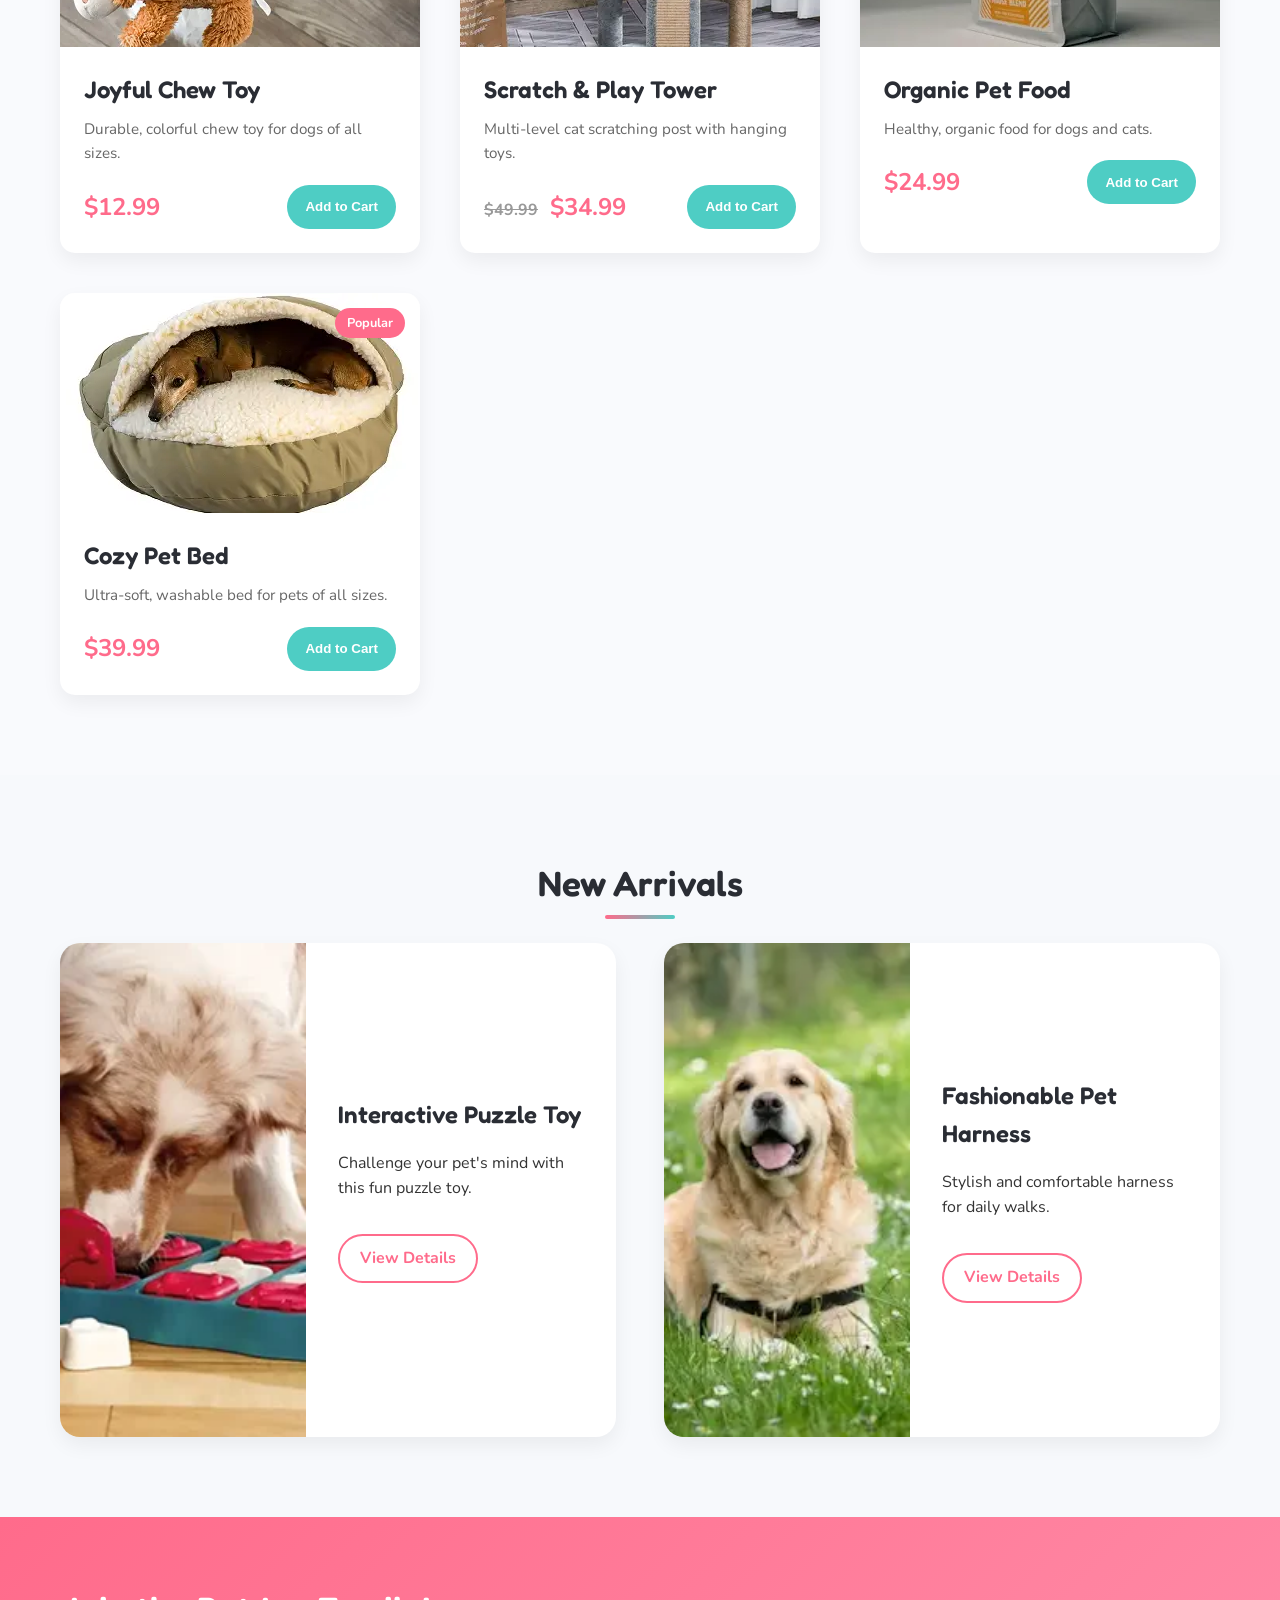
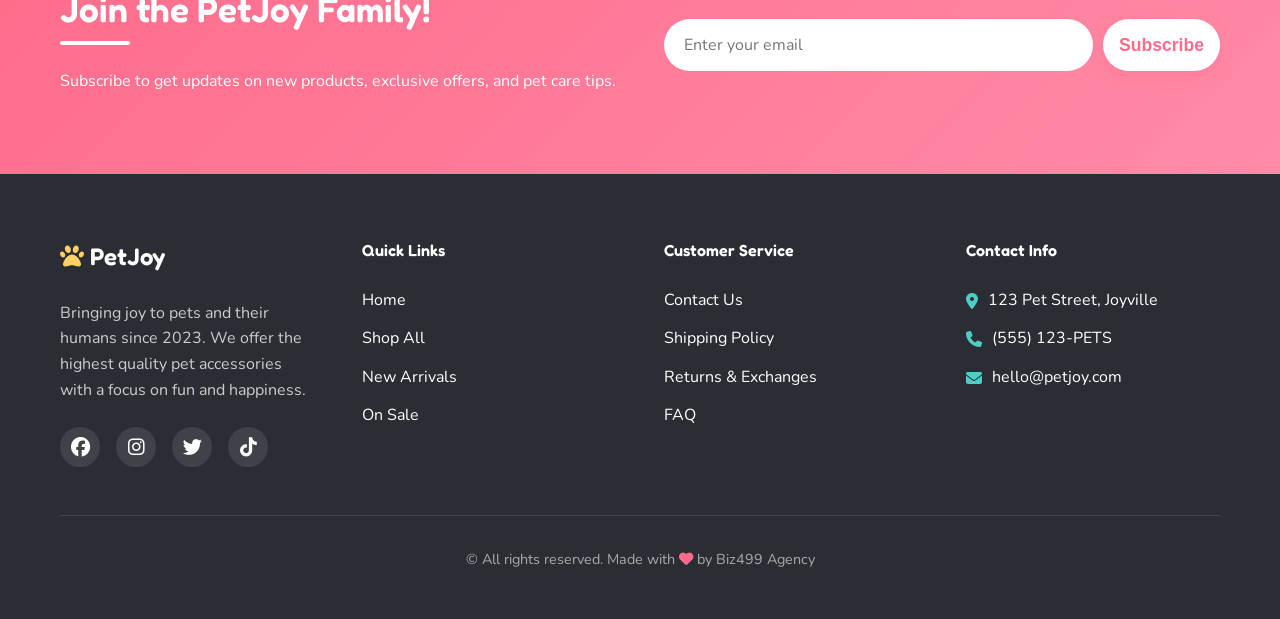
==== commit e624d682: "seo set" ====
--- a/index.html
+++ b/index.html
@@ -1,26 +1,67 @@
 <!DOCTYPE html>
 <html lang="en">
-  <head>
-    <meta charset="UTF-8" />
-    <meta name="viewport" content="width=device-width, initial-scale=1.0" />
-    <title>PetJoy - Joyful Pet Accessories</title>
-    <link rel="stylesheet" href="Asset/style/style.css" />
-    <link rel="preconnect" href="https://fonts.googleapis.com" />
-    <link rel="preconnect" href="https://fonts.gstatic.com" crossorigin />
-    <link
-      href="https://fonts.googleapis.com/css2?family=Fredoka:wght@400;500;600&family=Nunito:wght@300;400;700&display=swap"
-      rel="stylesheet"
-    />
-    <link
-      rel="stylesheet"
-      href="https://cdnjs.cloudflare.com/ajax/libs/font-awesome/6.4.0/css/all.min.css"
-    />
-    <link
-      rel="icon"
-      type="image/x-icon"
-      href="data:image/svg+xml,<svg xmlns=%22http://www.w3.org/2000/svg%22 viewBox=%220 0 100 100%22><text y=%22.9em%22 font-size=%2290%22>🐾</text></svg>"
-    />
-  </head>
+ <head>
+<meta charset="UTF-8">
+<meta name="viewport" content="width=device-width, initial-scale=1.0">
+
+<title>PetJoy - Joyful Pet Accessories for Dogs, Cats & Birds</title>
+
+<meta name="description" content="PetJoy offers joyful pet accessories, toys, beds, food and supplies for dogs, cats, birds and small pets. High quality products for happy pets.">
+
+<meta name="keywords" content="pet accessories, dog toys, cat toys, pet store, pet beds, pet food, petjoy, pet supplies">
+
+<meta name="author" content="Biz499 Agency">
+
+<meta name="robots" content="index, follow">
+
+<link rel="canonical" href="https://readywebsites.github.io/Pet-accesories-shop/">
+
+<!-- Open Graph SEO -->
+<meta property="og:title" content="PetJoy - Joyful Pet Accessories">
+<meta property="og:description" content="Discover joyful pet toys, accessories and food for your beloved pets.">
+<meta property="og:type" content="website">
+<meta property="og:url" content="https://readywebsites.github.io/Pet-accesories-shop/">
+<meta property="og:image" content="https://readywebsites.github.io/Pet-accesories-shop/Asset/image/home-page/hp-001.webp">
+<meta property="og:site_name" content="PetJoy">
+
+<!-- Twitter SEO -->
+<meta name="twitter:card" content="summary_large_image">
+<meta name="twitter:title" content="PetJoy - Joyful Pet Accessories">
+<meta name="twitter:description" content="Shop joyful pet toys, beds and accessories for dogs, cats and birds.">
+<meta name="twitter:image" content="https://readywebsites.github.io/Pet-accesories-shop/Asset/image/home-page/hp-001.webp">
+<link rel="stylesheet" href="Asset/style/style.css">
+<meta name="twitter:site" content="@petjoy">
+
+<link rel="preconnect" href="https://fonts.googleapis.com">
+<link rel="preconnect" href="https://fonts.gstatic.com" crossorigin>
+
+<link href="https://fonts.googleapis.com/css2?family=Fredoka:wght@400;500;600&family=Nunito:wght@300;400;700&display=swap" rel="stylesheet">
+
+<link rel="stylesheet" href="https://cdnjs.cloudflare.com/ajax/libs/font-awesome/6.4.0/css/all.min.css">
+
+<link rel="icon" type="image/x-icon" href="data:image/svg+xml,<svg xmlns=%22http://www.w3.org/2000/svg%22 viewBox=%220 0 100 100%22><text y=%22.9em%22 font-size=%2290%22>🐾</text></svg>">
+
+<!-- Schema SEO -->
+<script type="application/ld+json">
+{
+ "@context": "https://schema.org",
+ "@type": "Store",
+ "name": "PetJoy",
+ "url": "https://readywebsites.github.io/Pet-accesories-shop/",
+ "description": "PetJoy offers joyful pet accessories, toys, food and supplies for pets.",
+ "brand": {
+   "@type": "Brand",
+   "name": "PetJoy"
+ },
+ "creator": {
+   "@type": "Organization",
+   "name": "Biz499 Agency",
+   "url": "https://biz499.com"
+ }
+}
+</script>
+
+</head>
   <body>
     <!-- Header & Navigation -->
     <header class="main-header">
@@ -29,7 +70,7 @@
           <div class="logo">
             <h1><i class="fas fa-paw"></i> PetJoy</h1>
             <p class="tagline">Where pets find their joy!</p>
-            `
+            
           </div>
 
           <nav class="main-nav">
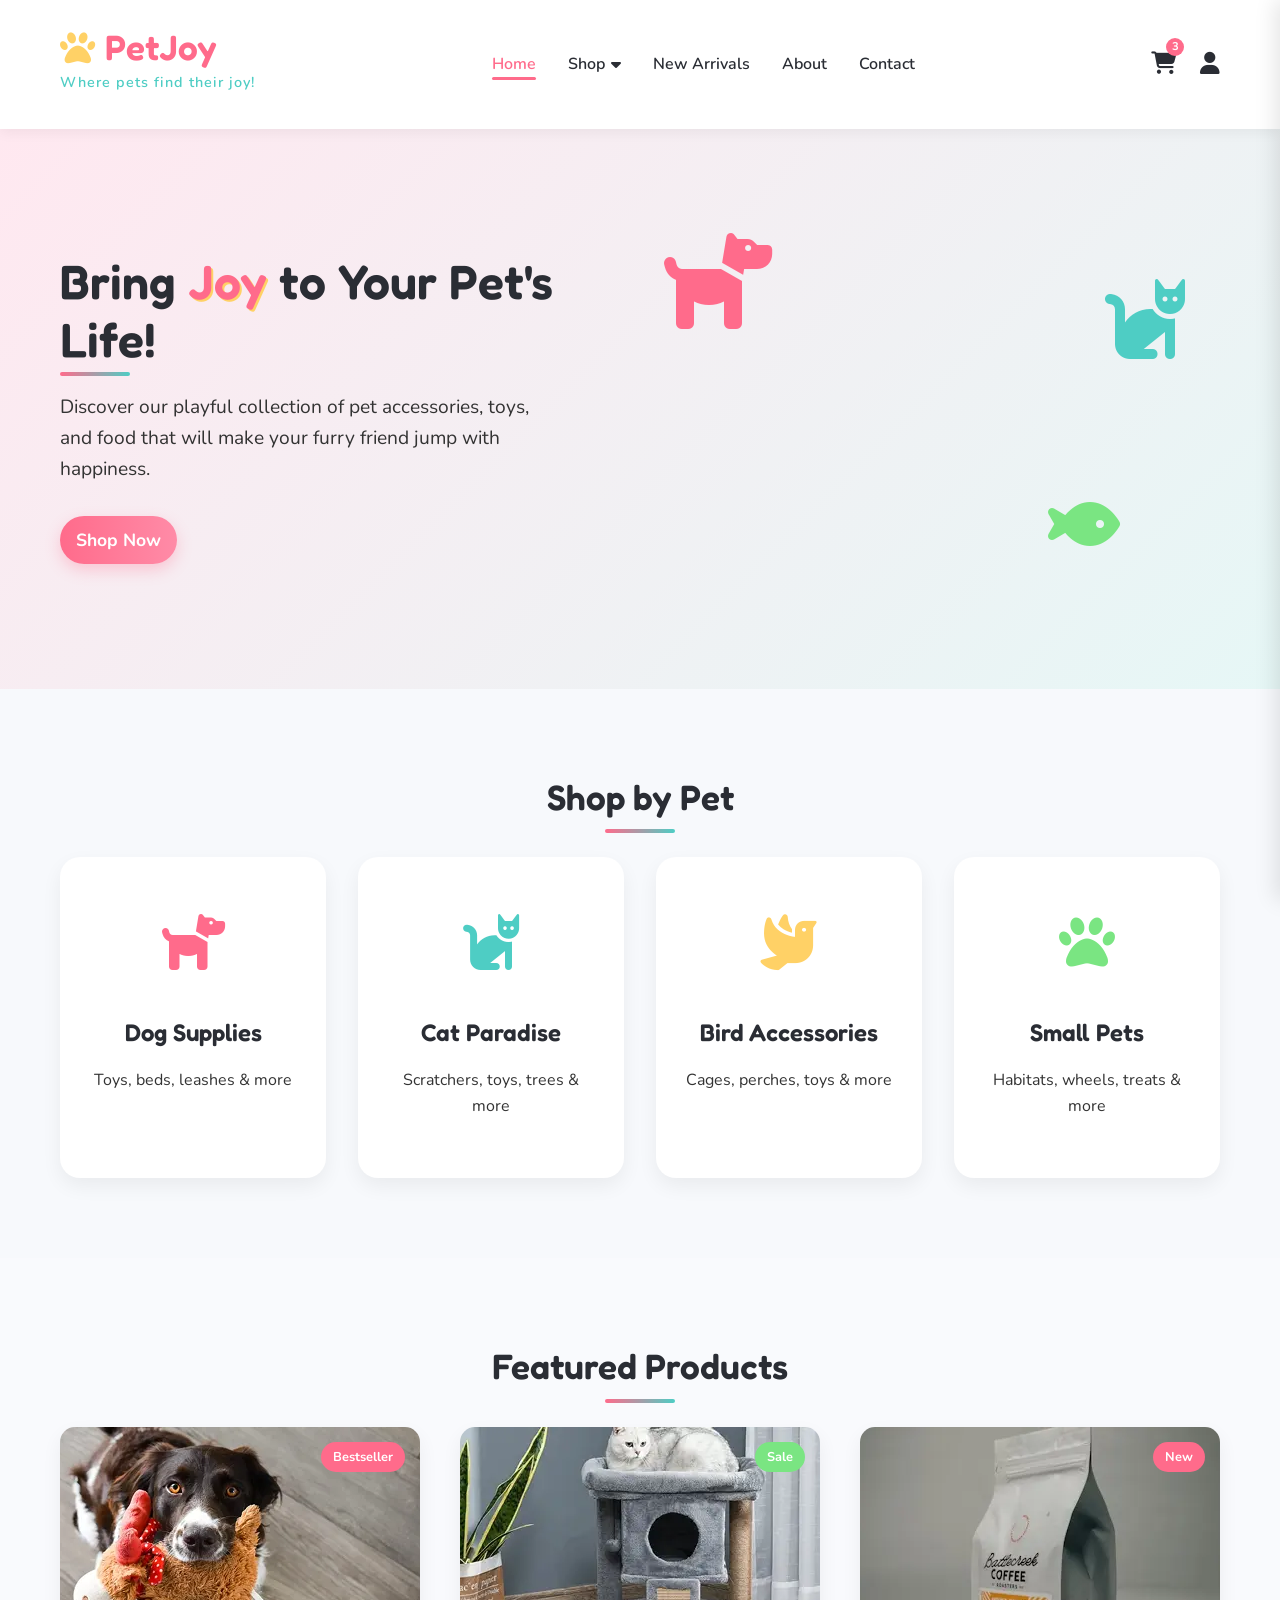
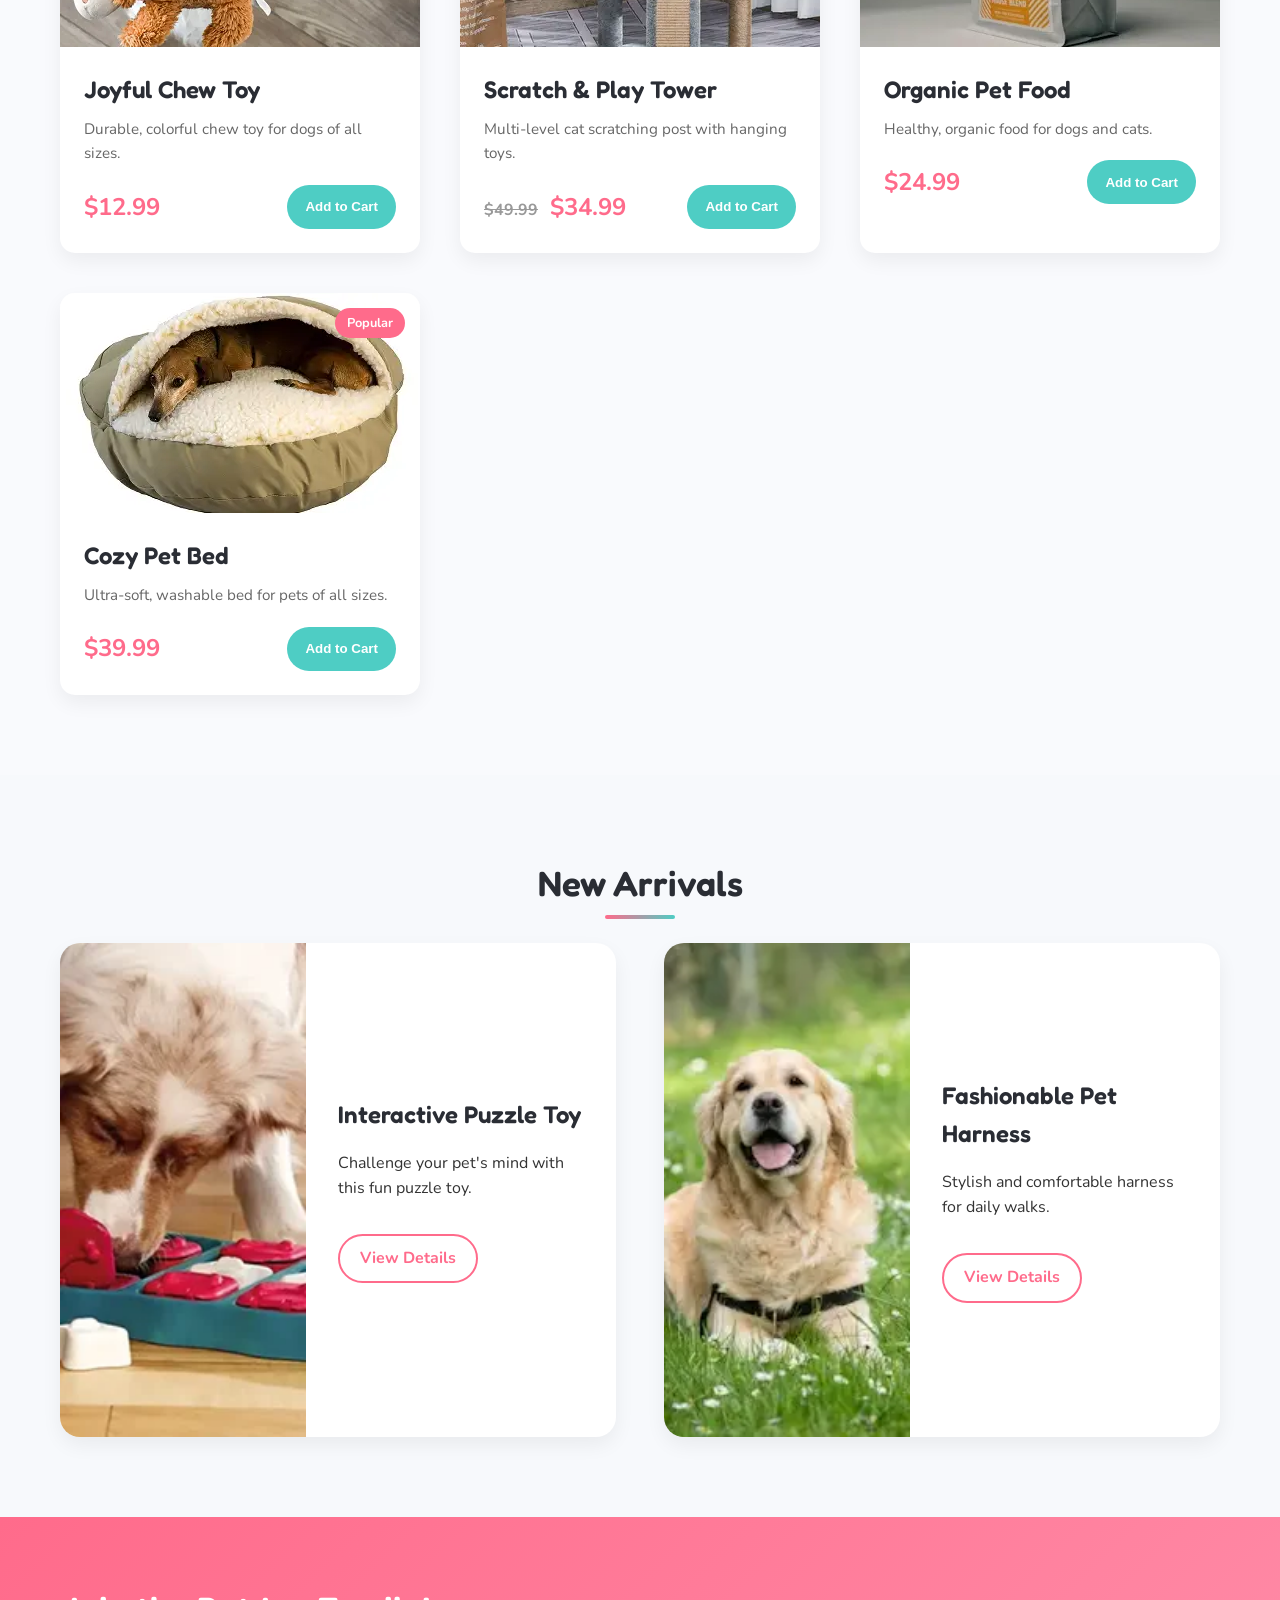
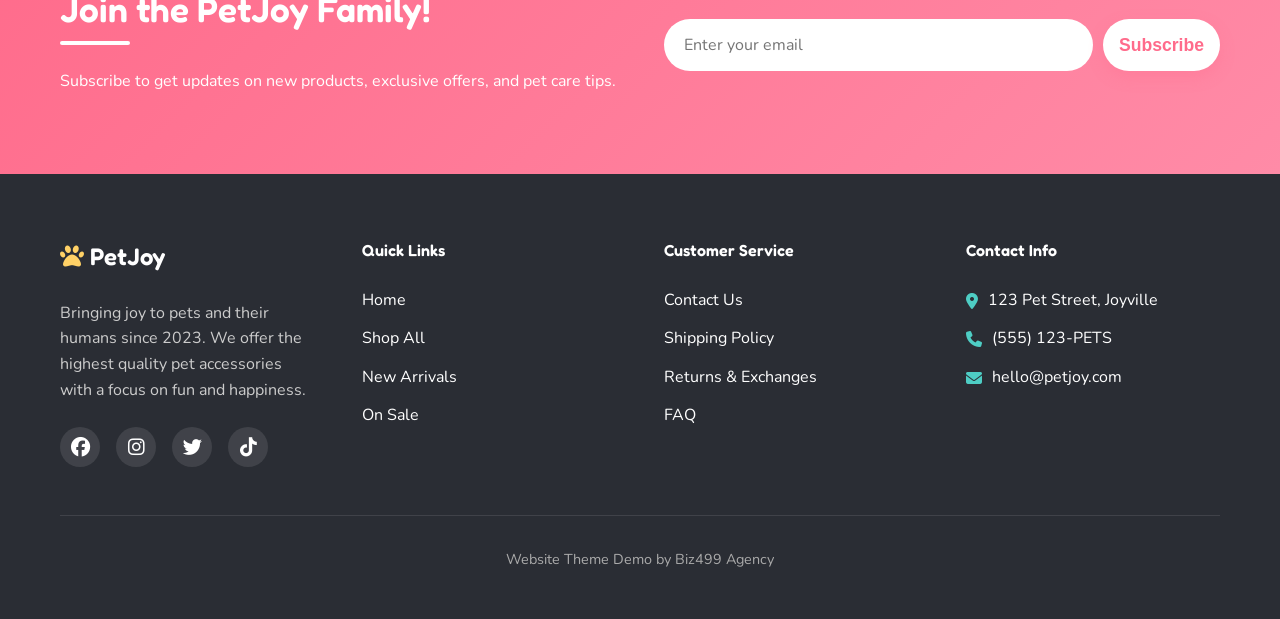
==== commit 30ed7206: "seo change" ====
--- a/index.html
+++ b/index.html
@@ -4,11 +4,11 @@
 <meta charset="UTF-8">
 <meta name="viewport" content="width=device-width, initial-scale=1.0">
 
-<title>PetJoy - Joyful Pet Accessories for Dogs, Cats & Birds</title>
-
-<meta name="description" content="PetJoy offers joyful pet accessories, toys, beds, food and supplies for dogs, cats, birds and small pets. High quality products for happy pets.">
-
-<meta name="keywords" content="pet accessories, dog toys, cat toys, pet store, pet beds, pet food, petjoy, pet supplies">
+<title>Pet Accessories Store Website Template – Pet Shop E-commerce Theme | Biz499</title>
+
+<meta name="description" content="PetJoy is a modern pet store website template designed for pet shops selling dog, cat, bird and pet accessories. This ready-made e-commerce website theme is developed by Biz499.">
+
+<meta name="keywords" content="pet store website template, pet shop website theme, pet accessories ecommerce website, pet store website design, pet website template, Biz499 themes">
 
 <meta name="author" content="Biz499 Agency">
 
@@ -17,20 +17,21 @@
 <link rel="canonical" href="https://readywebsites.github.io/Pet-accesories-shop/">
 
 <!-- Open Graph SEO -->
-<meta property="og:title" content="PetJoy - Joyful Pet Accessories">
-<meta property="og:description" content="Discover joyful pet toys, accessories and food for your beloved pets.">
+<meta property="og:title" content="Pet Accessories Store Website Template | Biz499">
+<meta property="og:description" content="PetJoy is a ready-made pet shop website template designed for pet stores selling accessories, toys and pet supplies.">
 <meta property="og:type" content="website">
 <meta property="og:url" content="https://readywebsites.github.io/Pet-accesories-shop/">
 <meta property="og:image" content="https://readywebsites.github.io/Pet-accesories-shop/Asset/image/home-page/hp-001.webp">
-<meta property="og:site_name" content="PetJoy">
+<meta property="og:site_name" content="Biz499 Themes">
 
 <!-- Twitter SEO -->
 <meta name="twitter:card" content="summary_large_image">
-<meta name="twitter:title" content="PetJoy - Joyful Pet Accessories">
-<meta name="twitter:description" content="Shop joyful pet toys, beds and accessories for dogs, cats and birds.">
+<meta name="twitter:title" content="Pet Accessories Store Website Template | Biz499">
+<meta name="twitter:description" content="Modern pet shop website template designed for pet accessories and pet store businesses.">
 <meta name="twitter:image" content="https://readywebsites.github.io/Pet-accesories-shop/Asset/image/home-page/hp-001.webp">
+<meta name="twitter:site" content="@biz499">
+
 <link rel="stylesheet" href="Asset/style/style.css">
-<meta name="twitter:site" content="@petjoy">
 
 <link rel="preconnect" href="https://fonts.googleapis.com">
 <link rel="preconnect" href="https://fonts.gstatic.com" crossorigin>
@@ -45,14 +46,10 @@
 <script type="application/ld+json">
 {
  "@context": "https://schema.org",
- "@type": "Store",
- "name": "PetJoy",
+ "@type": "WebSite",
+ "name": "Pet Accessories Store Website Template",
  "url": "https://readywebsites.github.io/Pet-accesories-shop/",
- "description": "PetJoy offers joyful pet accessories, toys, food and supplies for pets.",
- "brand": {
-   "@type": "Brand",
-   "name": "PetJoy"
- },
+ "description": "PetJoy is a pet shop e-commerce website template designed for pet accessory businesses.",
  "creator": {
    "@type": "Organization",
    "name": "Biz499 Agency",
@@ -365,11 +362,7 @@
         </div>
 
         <div class="footer-bottom">
-         <p>
-            &copy; All rights reserved. 
-            Made with <i class="fas fa-heart"></i> by 
-            <a href="https://biz499.com" target="_blank">Biz499 Agency</a>
-         </p>
+         <p>Website Theme Demo by <a href="https://biz499.com">Biz499 Agency</a></p>
         </div>
       </div>
     </footer>
